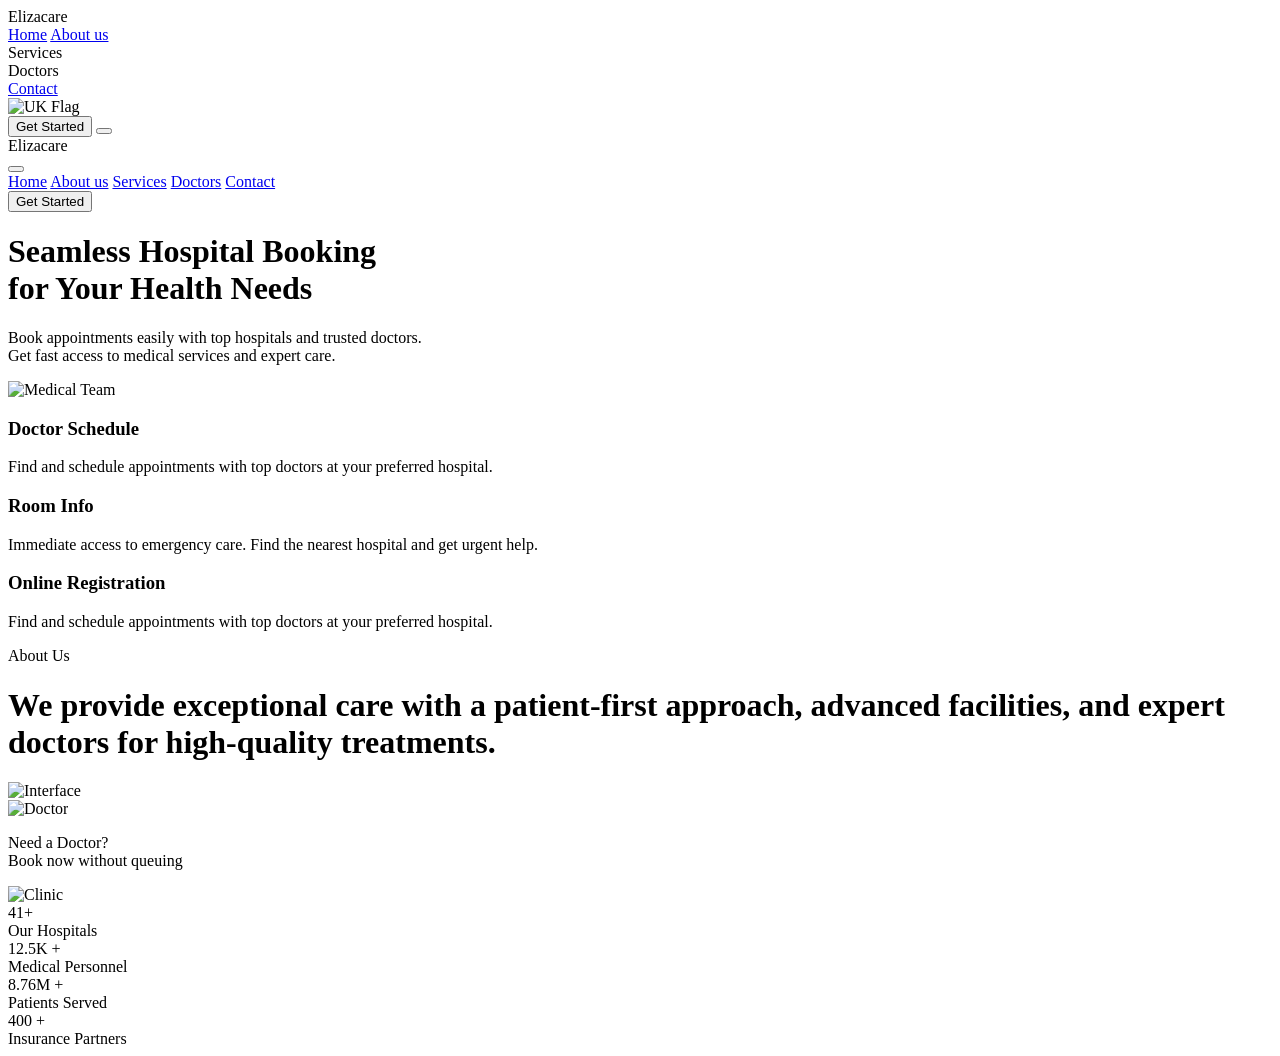
==== index.html @ 44458410 "Rename hospitalMgnt/dash12.html to index.html" ====
<!DOCTYPE html>
<html lang="en">
<head>
    <meta charset="UTF-8">
    <meta name="viewport" content="width=device-width, initial-scale=1.0">
    <title>Elizacare - Hospital Booking</title>
    <link rel="stylesheet" href="style12.css">
    <!-- Font Import -->
    <link href="https://fonts.googleapis.com/css2?family=Inter:wght@400;500;600;700&display=swap" rel="stylesheet">
    <!-- Lucide Icons -->
    <script src="https://unpkg.com/lucide@latest"></script>
</head>
<body>

    <!-- Floating Navbar -->
    <header class="navbar">
        <div class="container nav-wrapper">
            <div class="logo">
                <div class="logo-icon"></div>
                <span class="logo-text">Elizacare</span>
            </div>
            
            <nav class="nav-links desktop-nav">
                <a href="#" class="active">Home</a>
                <a href="#">About us</a>
                <div class="dropdown">
                    <span>Services</span>
                    <i data-lucide="chevron-down"></i>
                </div>
                <div class="dropdown">
                    <span>Doctors</span>
                    <i data-lucide="chevron-down"></i>
                </div>
                <a href="#">Contact</a>
            </nav>

            <div class="nav-actions">
                <div class="lang-selector">
                    <img src="https://flagcdn.com/w20/gb.png" alt="UK Flag">
                    <i data-lucide="chevron-down" class="hide-mobile"></i>
                </div>
                <button class="btn-primary hide-mobile">
                    Get Started <i data-lucide="chevron-right"></i>
                </button>
                <!-- Mobile Toggle -->
                <button class="mobile-menu-toggle" id="menuToggle">
                    <i data-lucide="menu"></i>
                </button>
            </div>
        </div>
    </header>

    <!-- Side Bar for Mobile -->
    <div class="sidebar-overlay" id="sidebarOverlay"></div>
    <aside class="sidebar" id="sidebar">
        <div class="sidebar-header">
            <div class="logo">
                <div class="logo-icon"></div>
                <span class="logo-text">Elizacare</span>
            </div>
            <button class="close-sidebar" id="closeSidebar">
                <i data-lucide="x"></i>
            </button>
        </div>
        <nav class="sidebar-nav">
            <a href="#" class="active">Home</a>
            <a href="#">About us</a>
            <a href="#">Services</a>
            <a href="#">Doctors</a>
            <a href="#">Contact</a>
        </nav>
        <div class="sidebar-footer">
            <button class="btn-primary w-full">
                Get Started <i data-lucide="chevron-right"></i>
            </button>
        </div>
    </aside>

    <main class="hero">
        <div class="container hero-content">
            <h1 class="hero-title">Seamless Hospital Booking <br class="hide-mobile"> for Your Health Needs</h1>
            <p class="hero-subtitle">
                Book appointments easily with top hospitals and trusted doctors.<br class="hide-mobile">
                Get fast access to medical services and expert care.
            </p>

            <div class="hero-image-container">
                <img src="https://images.unsplash.com/photo-1579684385127-1ef15d508118?auto=format&fit=crop&q=80&w=1600" alt="Medical Team" class="hero-bg-image">
                
                <div class="feature-cards">
                    <!-- Doctor Schedule Card (Blue) -->
                    <div class="card card-blue">
                        <div class="card-icon">
                            <i data-lucide="calendar"></i>
                        </div>
                        <h3>Doctor Schedule</h3>
                        <p>Find and schedule appointments with top doctors at your preferred hospital.</p>
                        <div class="cursor-pointer">
                            <i data-lucide="mouse-pointer-2"></i>
                        </div>
                    </div>

                    <!-- Room Info Card -->
                    <div class="card card-white">
                        <div class="card-icon blue-text">
                            <i data-lucide="hospital"></i>
                        </div>
                        <h3>Room Info</h3>
                        <p>Immediate access to emergency care. Find the nearest hospital and get urgent help.</p>
                    </div>

                    <!-- Online Registration Card -->
                    <div class="card card-white">
                        <div class="card-icon blue-text">
                            <i data-lucide="smartphone"></i>
                        </div>
                        <h3>Online Registration</h3>
                        <p>Find and schedule appointments with top doctors at your preferred hospital.</p>
                    </div>
                </div>
            </div>

            <div class="bottom-tag">
                <span class="dot"></span>
                About Us
            </div>
        </div>
        <!-- Background Decorative Elements -->
    <div class="liquid-blob blob-1"></div>
    <div class="liquid-blob blob-2"></div>

    <div class="hero-wrapper">
        <div class="container-custom">


            <!-- Headline -->
            <h1 class="hero-headline">
                <span class="highlight">We provide exceptional care with a patient-first approach,</span>
                <span class="muted">advanced facilities, and expert doctors for high-quality treatments.</span>
            </h1>

            <!-- Phone Gallery Section -->
            <div class="phones-container">
                <!-- Left Phone -->
                <div class="phone phone-left">
                    <div class="phone-bezel">
                        <div class="phone-screen">
                            <img src="https://images.unsplash.com/photo-1576091160550-2173dba999ef?auto=format&fit=crop&q=80&w=500" alt="Interface">
                            <div class="phone-overlay"></div>
                        </div>
                    </div>
                </div>

                <!-- Center Phone -->
                <div class="phone phone-center">
                    <div class="phone-bezel">
                        <div class="dynamic-island"></div>
                        <div class="phone-screen">
                            <div class="phone-inner">
                                <img src="https://images.unsplash.com/photo-1516549655169-df83a0774514?auto=format&fit=crop&q=80&w=500" alt="Doctor">
                                <div class="inner-overlay"></div>
                                <div class="inner-content">
                                    <p>Need a Doctor? <br> Book now without queuing</p>
                                </div>
                            </div>
                        </div>
                    </div>
                </div>

                <!-- Right Phone -->
                <div class="phone phone-right">
                    <div class="phone-bezel">
                        <div class="phone-screen">
                            <img src="https://images.unsplash.com/photo-1519494026892-80bbd2d6fd0d?auto=format&fit=crop&q=80&w=500" alt="Clinic">
                            <div class="phone-overlay"></div>
                        </div>
                    </div>
                </div>
            </div>

            <!-- Stats Section -->
            <div class="stats-grid liquid-glass">
                <div class="stat-item">
                    <div class="stat-icon"><i data-lucide="building-2"></i></div>
                    <div class="stat-number">41+</div>
                    <div class="stat-label">Our Hospitals</div>
                </div>
                <div class="stat-item">
                    <div class="stat-icon"><i data-lucide="users"></i></div>
                    <div class="stat-number">12.5K +</div>
                    <div class="stat-label">Medical Personnel</div>
                </div>
                <div class="stat-item">
                    <div class="stat-icon"><i data-lucide="heart-pulse"></i></div>
                    <div class="stat-number">8.76M +</div>
                    <div class="stat-label">Patients Served</div>
                </div>
                <div class="stat-item">
                    <div class="stat-icon"><i data-lucide="shield-check"></i></div>
                    <div class="stat-number">400 +</div>
                    <div class="stat-label">Insurance Partners</div>
                </div>
            </div>

        </div>
    </div>

    </main>

    <script src="script12.js"></script>
</body>
</html>
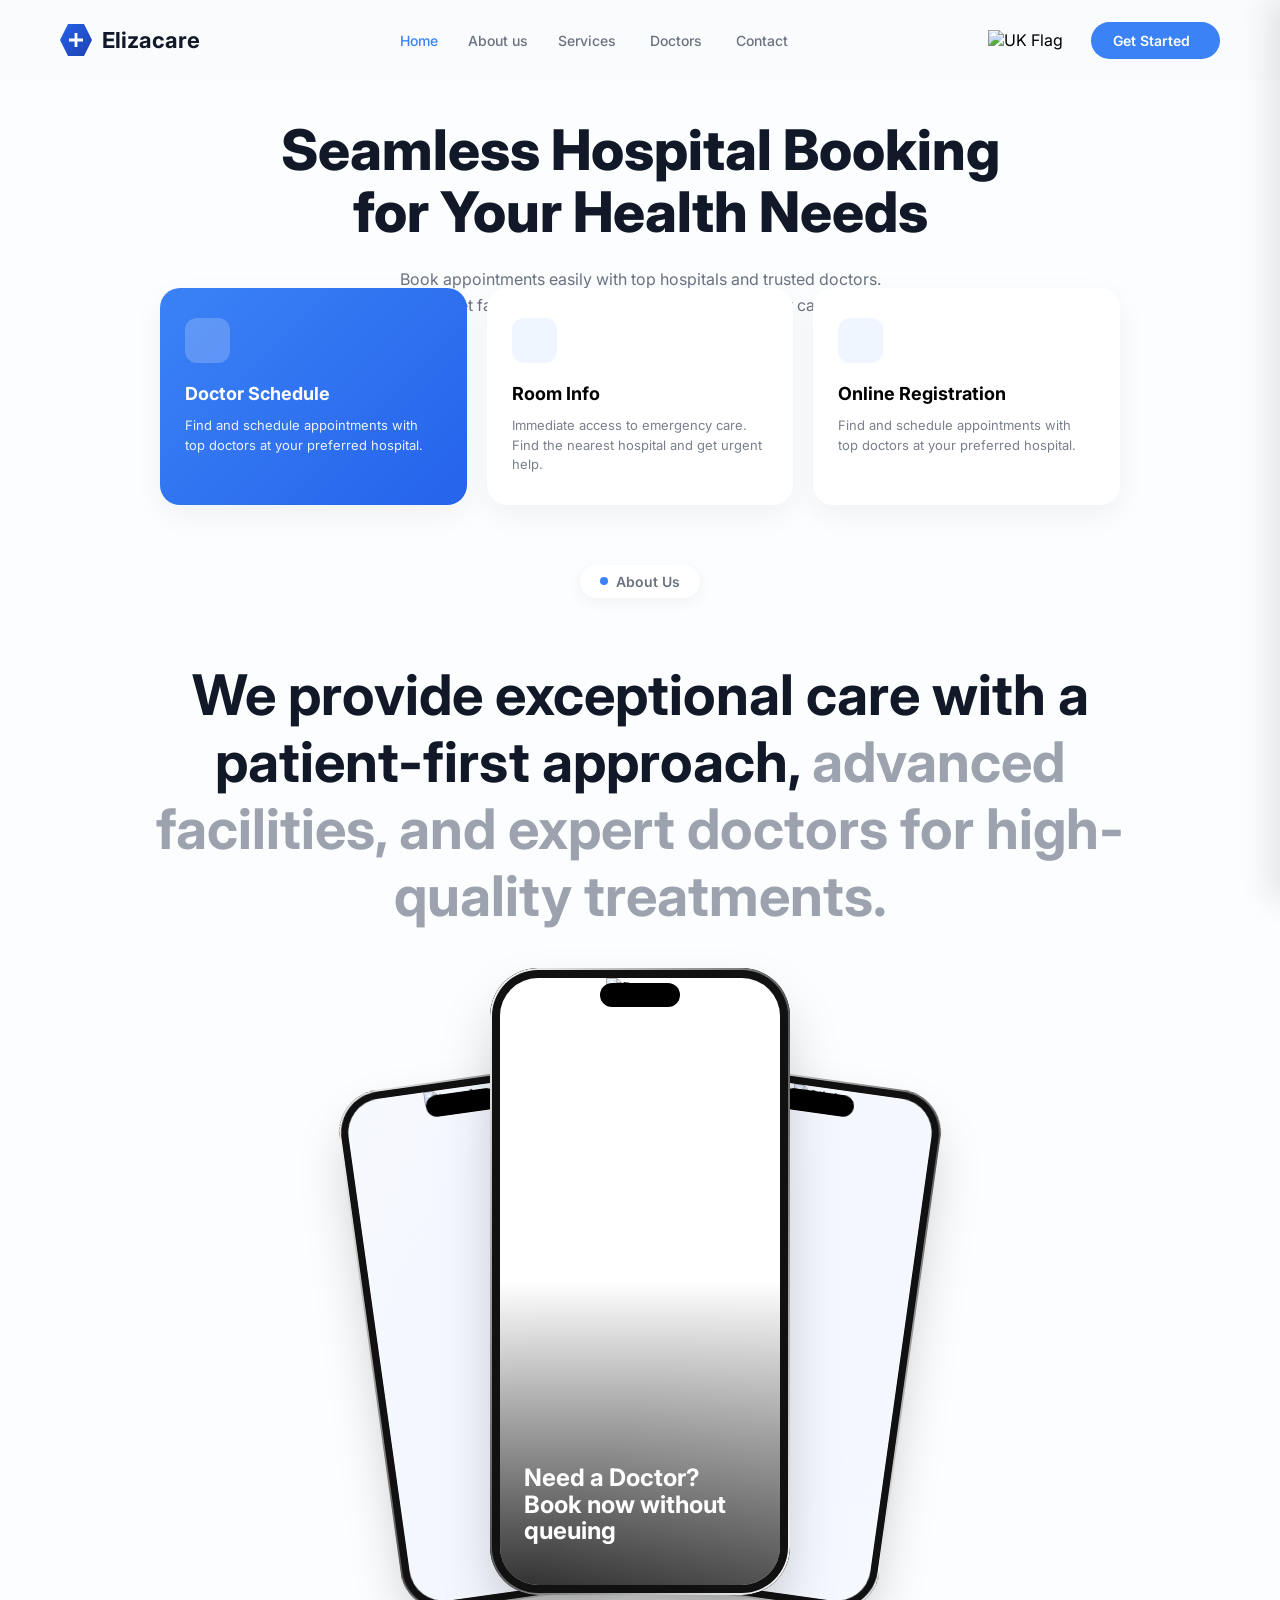
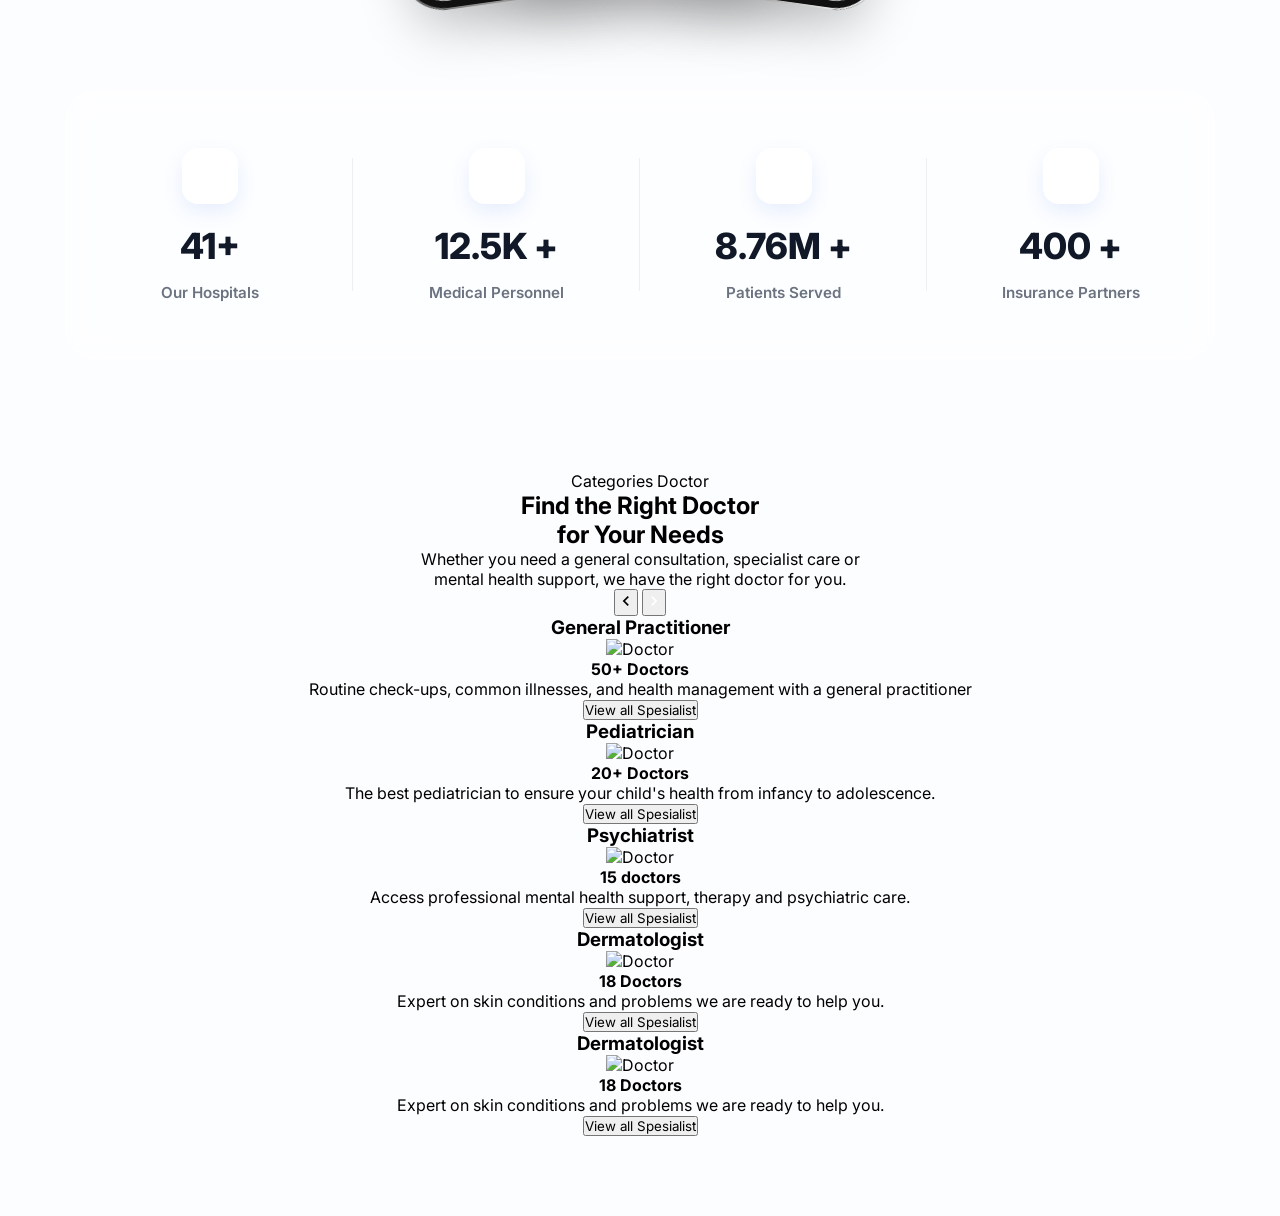
==== commit 0ed805b3: "Update index.html" ====
--- a/index.html
+++ b/index.html
@@ -144,6 +144,7 @@
                 <!-- Left Phone -->
                 <div class="phone phone-left">
                     <div class="phone-bezel">
+                        <div class="dynamic-island"></div>
                         <div class="phone-screen">
                             <img src="https://images.unsplash.com/photo-1576091160550-2173dba999ef?auto=format&fit=crop&q=80&w=500" alt="Interface">
                             <div class="phone-overlay"></div>
@@ -170,6 +171,7 @@
                 <!-- Right Phone -->
                 <div class="phone phone-right">
                     <div class="phone-bezel">
+                        <div class="dynamic-island"></div>
                         <div class="phone-screen">
                             <img src="https://images.unsplash.com/photo-1519494026892-80bbd2d6fd0d?auto=format&fit=crop&q=80&w=500" alt="Clinic">
                             <div class="phone-overlay"></div>
@@ -204,7 +206,101 @@
 
         </div>
     </div>
-
+    <div class="liquid-blob blob-1"></div>
+    <div class="liquid-blob blob-2"></div>
+
+
+    <section class="hero-container">
+        <!-- Header Content -->
+        <header class="hero-header">
+            <div class="text-content">
+                <div class="category-pill">
+                    <span class="dot"></span>
+                    Categories Doctor
+                </div>
+                <h1>Find the Right Doctor <br>for Your Needs</h1>
+                <p>Whether you need a general consultation, specialist care or <br> mental health support, we have the right doctor for you.</p>
+            </div>
+            <div class="nav-controls">
+                <button class="nav-btn prev" aria-label="Previous">
+                    <svg viewBox="0 0 24 24" width="20" height="20"><path d="M15.41 7.41L14 6l-6 6 6 6 1.41-1.41L10.83 12z"/></svg>
+                </button>
+                <button class="nav-btn next" aria-label="Next">
+                    <svg viewBox="0 0 24 24" width="20" height="20" fill="white"><path d="M10 6L8.59 7.41 13.17 12l-4.58 4.59L10 18l6-6z"/></svg>
+                </button>
+            </div>
+        </header>
+
+        <!-- Doctor Cards Grid -->
+        <div class="doctor-grid">
+            <!-- Card 1 -->
+            <div class="doctor-card glass-effect">
+                <h3>General Practitioner</h3>
+                <div class="img-container">
+                    <img src="https://images.unsplash.com/photo-1612349317150-e413f6a5b1a8?auto=format&fit=crop&q=80&w=400" alt="Doctor">
+                </div>
+                <div class="card-info">
+                    <h4>50+ Doctors</h4>
+                    <p>Routine check-ups, common illnesses, and health management with a general practitioner</p>
+                    <button class="view-btn">View all Spesialist</button>
+                </div>
+            </div>
+
+            <!-- Card 2 -->
+            <div class="doctor-card glass-effect">
+                <h3>Pediatrician</h3>
+                <div class="img-container">
+                    <img src="https://images.unsplash.com/photo-1622253692010-333f2da6031d?auto=format&fit=crop&q=80&w=400" alt="Doctor">
+                </div>
+                <div class="card-info">
+                    <h4>20+ Doctors</h4>
+                    <p>The best pediatrician to ensure your child's health from infancy to adolescence.</p>
+                    <button class="view-btn">View all Spesialist</button>
+                </div>
+            </div>
+
+            <!-- Card 3 -->
+            <div class="doctor-card glass-effect">
+                <h3>Psychiatrist</h3>
+                <div class="img-container">
+                    <img src="https://images.unsplash.com/photo-1559839734-2b71f15367ef?auto=format&fit=crop&q=80&w=400" alt="Doctor">
+                </div>
+                <div class="card-info">
+                    <h4>15 doctors</h4>
+                    <p>Access professional mental health support, therapy and psychiatric care.</p>
+                    <button class="view-btn">View all Spesialist</button>
+                </div>
+            </div>
+
+            <!-- Card 4 -->
+            <div class="doctor-card glass-effect">
+                <h3>Dermatologist</h3>
+                <div class="img-container">
+                    <img src="https://images.unsplash.com/photo-1594824476967-48c8b964273f?auto=format&fit=crop&q=80&w=400" alt="Doctor">
+                </div>
+                <div class="card-info">
+                    <h4>18 Doctors</h4>
+                    <p>Expert on skin conditions and problems we are ready to help you.</p>
+                    <button class="view-btn">View all Spesialist</button>
+                </div>
+            </div>
+            <div class="doctor-card glass-effect">
+                <h3>Dermatologist</h3>
+                <div class="img-container">
+                    <img src="https://images.unsplash.com/photo-1594824476967-48c8b964273f?auto=format&fit=crop&q=80&w=400" alt="Doctor">
+                </div>
+                <div class="card-info">
+                    <h4>18 Doctors</h4>
+                    <p>Expert on skin conditions and problems we are ready to help you.</p>
+                    <button class="view-btn">View all Spesialist</button>
+                </div>
+            </div>
+        </div>
+
+        <div class="progress-bar-container">
+            <div class="progress-bar"></div>
+        </div>
+    </section>
     </main>
 
     <script src="script12.js"></script>
--- a/style12.css
+++ b/style12.css
@@ -0,0 +1,703 @@
+@import url('https://fonts.googleapis.com/css2?family=Inter:wght@300;400;500;600;700&display=swap');
+:root {
+    --primary-blue: #3b82f6;
+    --dark-blue: #2563eb;
+    --text-main: #1f2937;
+    --text-muted: #6b7280;
+    --bg-light: #f8fafc;
+    --white: #ffffff;
+    --nav-height: 80px;
+
+
+    
+    --text-gray: #6b7280;
+    --glass-bg: rgba(255, 255, 255, 0.45);
+    --border-glass: rgba(255, 255, 255, 0.6);
+    --phone-bezel: #111111;
+}
+
+* {
+    margin: 0;
+    padding: 0;
+    box-sizing: border-box;
+    font-family: 'Inter', sans-serif;
+}
+
+body {
+    background-color: var(--bg-light);
+    color: var(--text-main);
+    overflow-x: hidden;
+    background: #fcfdfe;
+    margin: 0;
+    color: var(--text-dark);
+}
+
+.container {
+    max-width: 1200px;
+    margin: 0 auto;
+    padding: 0 20px;
+}
+
+/* Floating Navbar */
+.navbar {
+    position: fixed;
+    top: 0;
+    left: 0;
+    right: 0;
+    height: var(--nav-height);
+    background: rgba(248, 250, 252, 0.8);
+    backdrop-filter: blur(10px);
+    z-index: 1000;
+    display: flex;
+    align-items: center;
+    transition: all 0.3s ease;
+}
+
+.nav-wrapper {
+    width: 100%;
+    display: flex;
+    align-items: center;
+    justify-content: space-between;
+}
+
+.logo {
+    display: flex;
+    align-items: center;
+    gap: 10px;
+}
+
+.logo-icon {
+    width: 32px;
+    height: 32px;
+    background: linear-gradient(135deg, #2563eb, #1e40af);
+    clip-path: polygon(25% 0%, 75% 0%, 100% 50%, 75% 100%, 25% 100%, 0% 50%);
+    position: relative;
+}
+
+.logo-icon::after {
+    content: '';
+    position: absolute;
+    width: 14px;
+    height: 14px;
+    background: white;
+    top: 50%;
+    left: 50%;
+    transform: translate(-50%, -50%);
+    clip-path: polygon(40% 0%, 60% 0%, 60% 40%, 100% 40%, 100% 60%, 60% 60%, 60% 100%, 40% 100%, 40% 60%, 0% 60%, 0% 40%, 40% 40%);
+}
+
+.logo-text {
+    font-size: 22px;
+    font-weight: 700;
+    color: #111827;
+}
+
+.nav-links {
+    display: flex;
+    gap: 30px;
+    align-items: center;
+}
+
+.nav-links a, .dropdown {
+    text-decoration: none;
+    color: var(--text-muted);
+    font-size: 14px;
+    font-weight: 500;
+    cursor: pointer;
+    display: flex;
+    align-items: center;
+    gap: 4px;
+    transition: color 0.2s;
+}
+
+.nav-links a.active {
+    color: var(--primary-blue);
+}
+
+.nav-actions {
+    display: flex;
+    align-items: center;
+    gap: 20px;
+}
+
+.lang-selector {
+    display: flex;
+    align-items: center;
+    gap: 8px;
+    cursor: pointer;
+}
+
+.btn-primary {
+    background-color: var(--primary-blue);
+    color: white;
+    border: none;
+    padding: 10px 22px;
+    border-radius: 50px;
+    font-weight: 600;
+    font-size: 14px;
+    display: flex;
+    align-items: center;
+    justify-content: center;
+    gap: 8px;
+    cursor: pointer;
+    white-space: nowrap;
+    transition: background 0.3s, transform 0.2s;
+}
+
+.btn-primary:hover {
+    background-color: var(--dark-blue);
+}
+
+.mobile-menu-toggle {
+    display: none;
+    background: none;
+    border: none;
+    color: var(--text-main);
+    cursor: pointer;
+}
+
+/* Sidebar Styles */
+.sidebar {
+    position: fixed;
+    top: 0;
+    right: -280px;
+    width: 280px;
+    height: 100%;
+    background: white;
+    z-index: 1002;
+    padding: 30px;
+    transition: right 0.3s ease;
+    box-shadow: -10px 0 30px rgba(0,0,0,0.1);
+    display: flex;
+    flex-direction: column;
+}
+
+.sidebar.active {
+    right: 0;
+}
+
+.sidebar-overlay {
+    position: fixed;
+    top: 0;
+    left: 0;
+    width: 100%;
+    height: 100%;
+    background: rgba(0,0,0,0.4);
+    z-index: 1001;
+    display: none;
+}
+
+.sidebar-overlay.active {
+    display: block;
+}
+
+.sidebar-header {
+    display: flex;
+    justify-content: space-between;
+    align-items: center;
+    margin-bottom: 40px;
+}
+
+.close-sidebar {
+    background: none;
+    border: none;
+    cursor: pointer;
+}
+
+.sidebar-nav {
+    display: flex;
+    flex-direction: column;
+    gap: 20px;
+    flex-grow: 1;
+}
+
+.sidebar-nav a {
+    text-decoration: none;
+    color: var(--text-main);
+    font-size: 18px;
+    font-weight: 500;
+}
+
+.sidebar-nav a.active {
+    color: var(--primary-blue);
+}
+
+/* Hero Section */
+.hero {
+    padding-top: calc(var(--nav-height) + 40px);
+    padding-bottom: 80px;
+    text-align: center;
+}
+
+.hero-title {
+    font-size: clamp(32px, 5vw, 56px);
+    font-weight: 800;
+    line-height: 1.1;
+    color: #111827;
+    margin-bottom: 24px;
+}
+
+.hero-subtitle {
+    font-size: clamp(14px, 2vw, 16px);
+    color: var(--text-muted);
+    line-height: 1.6;
+    margin-bottom: 50px;
+    padding: 0 20px;
+}
+
+.hero-image-container {
+    position: relative;
+    max-width: 1000px;
+    margin: 0 auto;
+    border-radius: 40px;
+}
+
+.hero-bg-image {
+    width: 100%;
+    height: clamp(300px, 50vh, 500px);
+    object-fit: cover;
+    border-radius: 40px;
+    box-shadow: 0 20px 50px rgba(0,0,0,0.1);
+    mask-image: linear-gradient(to bottom, black 80%, transparent 100%);
+    -webkit-mask-image: linear-gradient(to bottom, black 80%, transparent 100%);
+}
+
+.feature-cards {
+    display: flex;
+    justify-content: center;
+    gap: 20px;
+    margin-top: -100px;
+    position: relative;
+    z-index: 10;
+    padding: 0 20px;
+}
+
+.card {
+    flex: 1;
+    min-width: 250px;
+    padding: 30px 25px;
+    border-radius: 20px;
+    text-align: left;
+    box-shadow: 0 10px 30px rgba(0,0,0,0.05);
+    transition: transform 0.3s;
+    background: white;
+}
+.card:hover {
+    transform: translateY(-5px);
+}
+
+.card-blue {
+    background: linear-gradient(135deg, #3b82f6, #2563eb);
+    color: white;
+}
+
+.card-icon {
+    width: 45px;
+    height: 45px;
+    border-radius: 12px;
+    display: flex;
+    align-items: center;
+    justify-content: center;
+    margin-bottom: 20px;
+}
+
+.card-blue .card-icon {
+    background: rgba(255,255,255,0.2);
+}
+
+.card-white .card-icon {
+    background: #eff6ff;
+}
+
+.blue-text {
+    color: var(--primary-blue);
+}
+
+.card h3 {
+    font-size: 18px;
+    font-weight: 700;
+    margin-bottom: 12px;
+}
+
+.card p {
+    font-size: 13px;
+    line-height: 1.5;
+    opacity: 0.9;
+}
+
+.card-white p {
+    color: var(--text-muted);
+}
+
+.cursor-pointer {
+    position: absolute;
+    bottom: 20px;
+    right: 20px;
+}
+
+.bottom-tag {
+    display: inline-flex;
+    align-items: center;
+    gap: 8px;
+    background: white;
+    padding: 8px 20px;
+    border-radius: 50px;
+    margin-top: 60px;
+    font-size: 14px;
+    font-weight: 600;
+    color: var(--text-muted);
+    box-shadow: 0 4px 15px rgba(0,0,0,0.05);
+}
+
+.dot {
+    width: 8px;
+    height: 8px;
+    background-color: var(--primary-blue);
+    border-radius: 50%;
+}
+
+.w-full { width: 100%; }
+
+
+
+
+
+
+
+
+
+
+
+
+ /* :root {
+    --primary-blue: #2563eb;
+    --text-dark: #1f2937;
+    --text-gray: #6b7280;
+    --glass-bg: rgba(255, 255, 255, 0.45);
+    --border-glass: rgba(255, 255, 255, 0.6);
+    --phone-bezel: #111111;
+}
+ */
+/*body {
+    font-family: 'Inter', sans-serif;
+    background: #fcfdfe;
+    margin: 0;
+    color: var(--text-dark);
+} */
+
+/* Background Liquid Blobs */
+.liquid-blob {
+    max-width: 100%;
+    overflow: hidden;
+}
+
+.blob-1 {
+    left: -50px; /* reduce overflow */
+}
+
+.blob-2 {
+    right: -30px;
+}
+
+/* Hero Wrapper */
+.hero-wrapper {
+    position: relative;
+    padding-top: 4rem;
+    padding-bottom: 5rem;
+    overflow: hidden;
+}
+
+.container-custom {
+    max-width: 1200px;
+    margin: 0 auto;
+    padding: 0 1.5rem;
+    text-align: center;
+}
+
+
+
+/* Headline */
+.hero-headline {
+    font-size: clamp(2rem, 5vw, 3.5rem);
+    line-height: 1.2;
+    font-weight: 700;
+    max-width: 1000px;
+    margin: 0 auto;
+}
+
+.hero-headline .highlight { color: #111827; }
+.hero-headline .muted { color: #9ca3af; }
+
+/* Refined Phone Frames */
+.phones-container {
+    position: relative;
+    height: 600px;
+    margin-top: 4rem;
+    display: flex;
+    justify-content: center;
+    align-items: flex-end;
+    perspective: 1000px; /* Adds depth to rotation */
+    
+}
+
+.phone {
+    position: absolute;
+    width: 280px;
+    transition: all 0.7s cubic-bezier(0.23, 1, 0.32, 1);
+    will-change: transform, z-index;
+}
+
+.phone-bezel {
+    position: relative;
+    padding: 10px;
+    background: var(--phone-bezel);
+    border-radius: 48px;
+    box-shadow: 0 30px 60px -12px rgba(0, 0, 0, 0.25);
+}
+.phone-bezel::before {
+    content: "";
+    position: absolute;
+    inset: 0;
+    border-radius: 48px;
+    padding: 2px;
+    background: linear-gradient(120deg, #fff, #555, #fff);
+    -webkit-mask: 
+        linear-gradient(#000 0 0) content-box, 
+        linear-gradient(#000 0 0);
+    -webkit-mask-composite: xor;
+    mask-composite: exclude;
+}
+.phone-screen::after {
+    content: "";
+    position: absolute;
+    inset: 0;
+    background: linear-gradient(
+        120deg,
+        rgba(255,255,255,0.25) 0%,
+        transparent 40%,
+        transparent 60%,
+        rgba(255,255,255,0.15) 100%
+    );
+    pointer-events: none;
+}
+.phone-screen {
+    position: relative;
+    width: 100%;
+    height: 100%;
+    border-radius: 38px;
+    overflow: hidden;
+    background: #fff;
+    aspect-ratio: 9 / 19.5;
+}
+
+.phone-screen img {
+    width: 100%;
+    height: 100%;
+    object-fit: cover;
+}
+
+.dynamic-island {
+    position: absolute;
+    top: 15px;
+    left: 50%;
+    transform: translateX(-50%);
+    width: 80px;
+    height: 24px;
+    background: #000;
+    border-radius: 12px;
+    z-index: 100;
+}
+
+.phone-left {
+    transform: translateX(-150px) rotate(-8deg) scale(0.9) translateY(40px);
+}
+
+.phone-center {
+    width: 300px;
+    z-index: 30;
+    transform: translateY(0);
+}
+
+.phone-right {
+    transform: translateX(150px) rotate(8deg) scale(0.9) translateY(40px);
+}
+
+/* Hover Interactivity Fix (Smoother) */
+.phone:hover {
+    z-index: 50;
+    transform: translateY(-20px) scale(1.05) rotate(0deg) !important;
+}
+
+.phone-overlay {
+    position: absolute;
+    inset: 0;
+    background: rgba(37, 99, 235, 0.05);
+}
+
+.inner-overlay {
+    position: absolute;
+    inset: 0;
+    background: linear-gradient(to top, rgba(0,0,0,0.8) 0%, transparent 50%);
+}
+
+.inner-content {
+    position: absolute;
+    bottom: 2.5rem;
+    left: 1.5rem;
+    right: 1.5rem;
+    text-align: left;
+}
+
+.inner-content p {
+    color: white;
+    font-size: 1.5rem;
+    font-weight: 700;
+    line-height: 1.1;
+}
+
+/* Liquid Glass Stats */
+.liquid-glass {
+    background: var(--glass-bg);
+    backdrop-filter: blur(15px) saturate(160%);
+    -webkit-backdrop-filter: blur(15px) saturate(160%);
+    border: 1px solid var(--border-glass);
+}
+
+.stats-grid {
+    display: grid;
+    grid-template-columns: repeat(4, 1fr);
+    max-width: 1150px;
+    margin: 6rem auto 2rem;
+    border-radius: 30px;
+    overflow: hidden;
+}
+
+.stat-item {
+    padding: 3.5rem 1.5rem;
+    display: flex;
+    flex-direction: column;
+    align-items: center;
+    gap: 15px;
+    position: relative;
+    transition: background 0.3s ease;
+}
+
+.stat-item:hover {
+    background: rgba(255, 255, 255, 0.3);
+}
+
+.stat-item:not(:last-child)::after {
+    content: '';
+    position: absolute;
+    right: 0;
+    top: 25%;
+    bottom: 25%;
+    width: 1px;
+    background: rgba(0,0,0,0.06);
+}
+
+.stat-icon {
+    width: 56px;
+    height: 56px;
+    background: #fff;
+    border-radius: 16px;
+    display: flex;
+    align-items: center;
+    justify-content: center;
+    color: var(--primary-blue);
+    box-shadow: 0 8px 20px rgba(37, 99, 235, 0.1);
+    margin-bottom: 5px;
+}
+
+.stat-number {
+    font-size: 2.25rem;
+    font-weight: 800;
+    color: #111827;
+}
+
+.stat-label {
+    font-size: 0.95rem;
+    color: var(--text-gray);
+    font-weight: 600;
+}
+
+
+
+
+
+
+
+
+
+
+
+
+
+
+
+
+
+
+
+/* Mobile Utilities */
+@media (max-width: 992px) {
+    .desktop-nav {
+        display: none;
+    }
+    .mobile-menu-toggle {
+        display: block;
+    }
+    .hide-mobile {
+        display: none;
+    }
+    .feature-cards {
+        flex-direction: column;
+        align-items: center;
+        margin-top: -60px;
+    }
+    .card {
+        width: 100%;
+        max-width: 400px;
+    }
+    .hero-title {
+        padding: 0 10px;
+    }
+}
+
+@media (max-width: 480px) {
+    .logo-text {
+        font-size: 18px;
+    }
+    .hero {
+        padding-top: calc(var(--nav-height) + 20px);
+    }
+}
+
+
+/* Responsive */
+@media (max-width: 1024px) {
+    .stats-grid { grid-template-columns: repeat(2, 1fr); }
+    .stat-item:nth-child(2)::after { display: none; }
+    .phone { width: 200px; }
+    .phone-center { width: 220px; }
+    .phone-left { transform: translateX(-120px) rotate(-6deg) translateY(20px); }
+    .phone-right { transform: translateX(120px) rotate(6deg) translateY(20px); }
+}
+
+@media (max-width: 640px) {
+    .phones-container { height: 480px; }
+    .phone-left, .phone-right { 
+        display: block;
+        opacity: 0.3;
+        transform: translateX(0) scale(0.7);
+        pointer-events: none;
+    }
+    .phone-left { left: -100px; }
+    .phone-right { right: -100px; }
+    .phone-center { transform: scale(0.9) translateY(0); }
+    .stats-grid { grid-template-columns: 1fr; margin-top: 2rem; }
+    .stat-item::after { display: none; }
+    .hero-headline { padding: 0 10px; }
+    .phone-left { transform: translateX(-5px) rotate(-8deg) translateY(10px); }
+    .phone-right { transform: translateX(5px) rotate(8deg) translateY(10px); }
+}
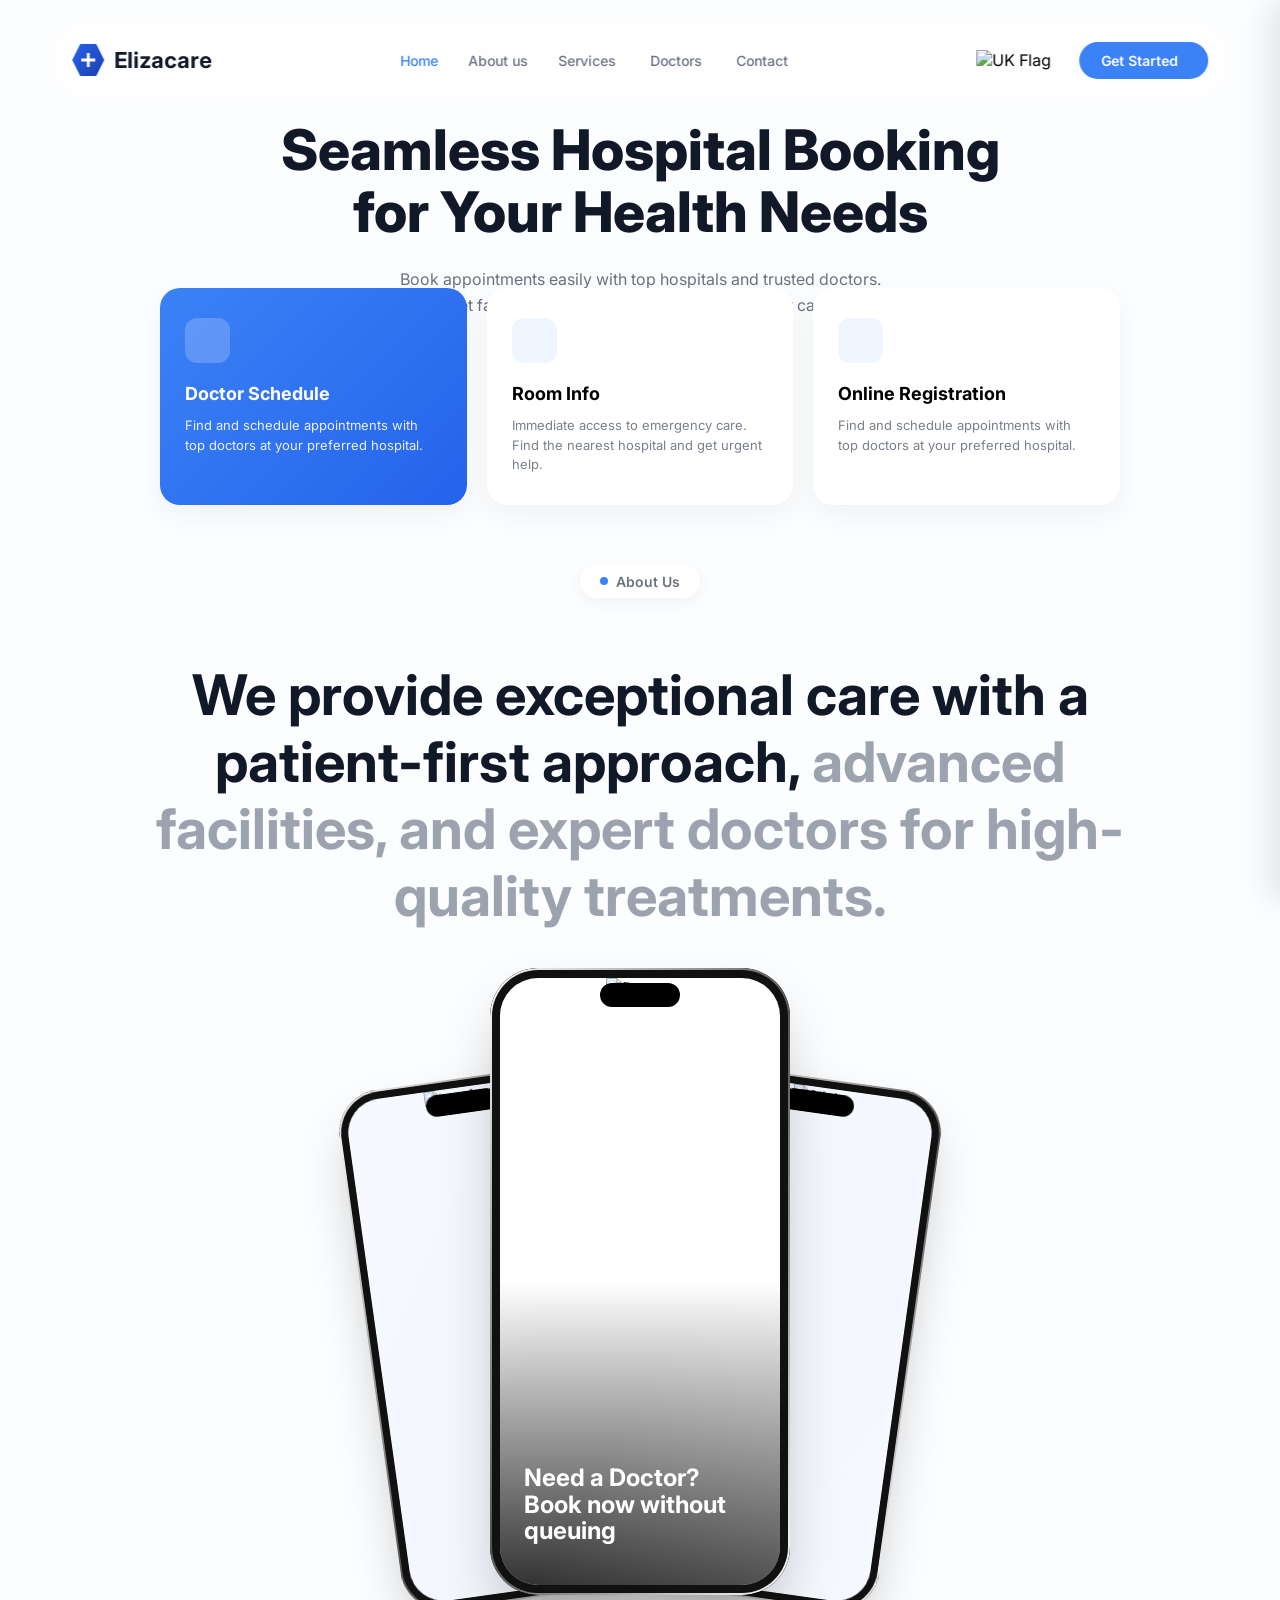
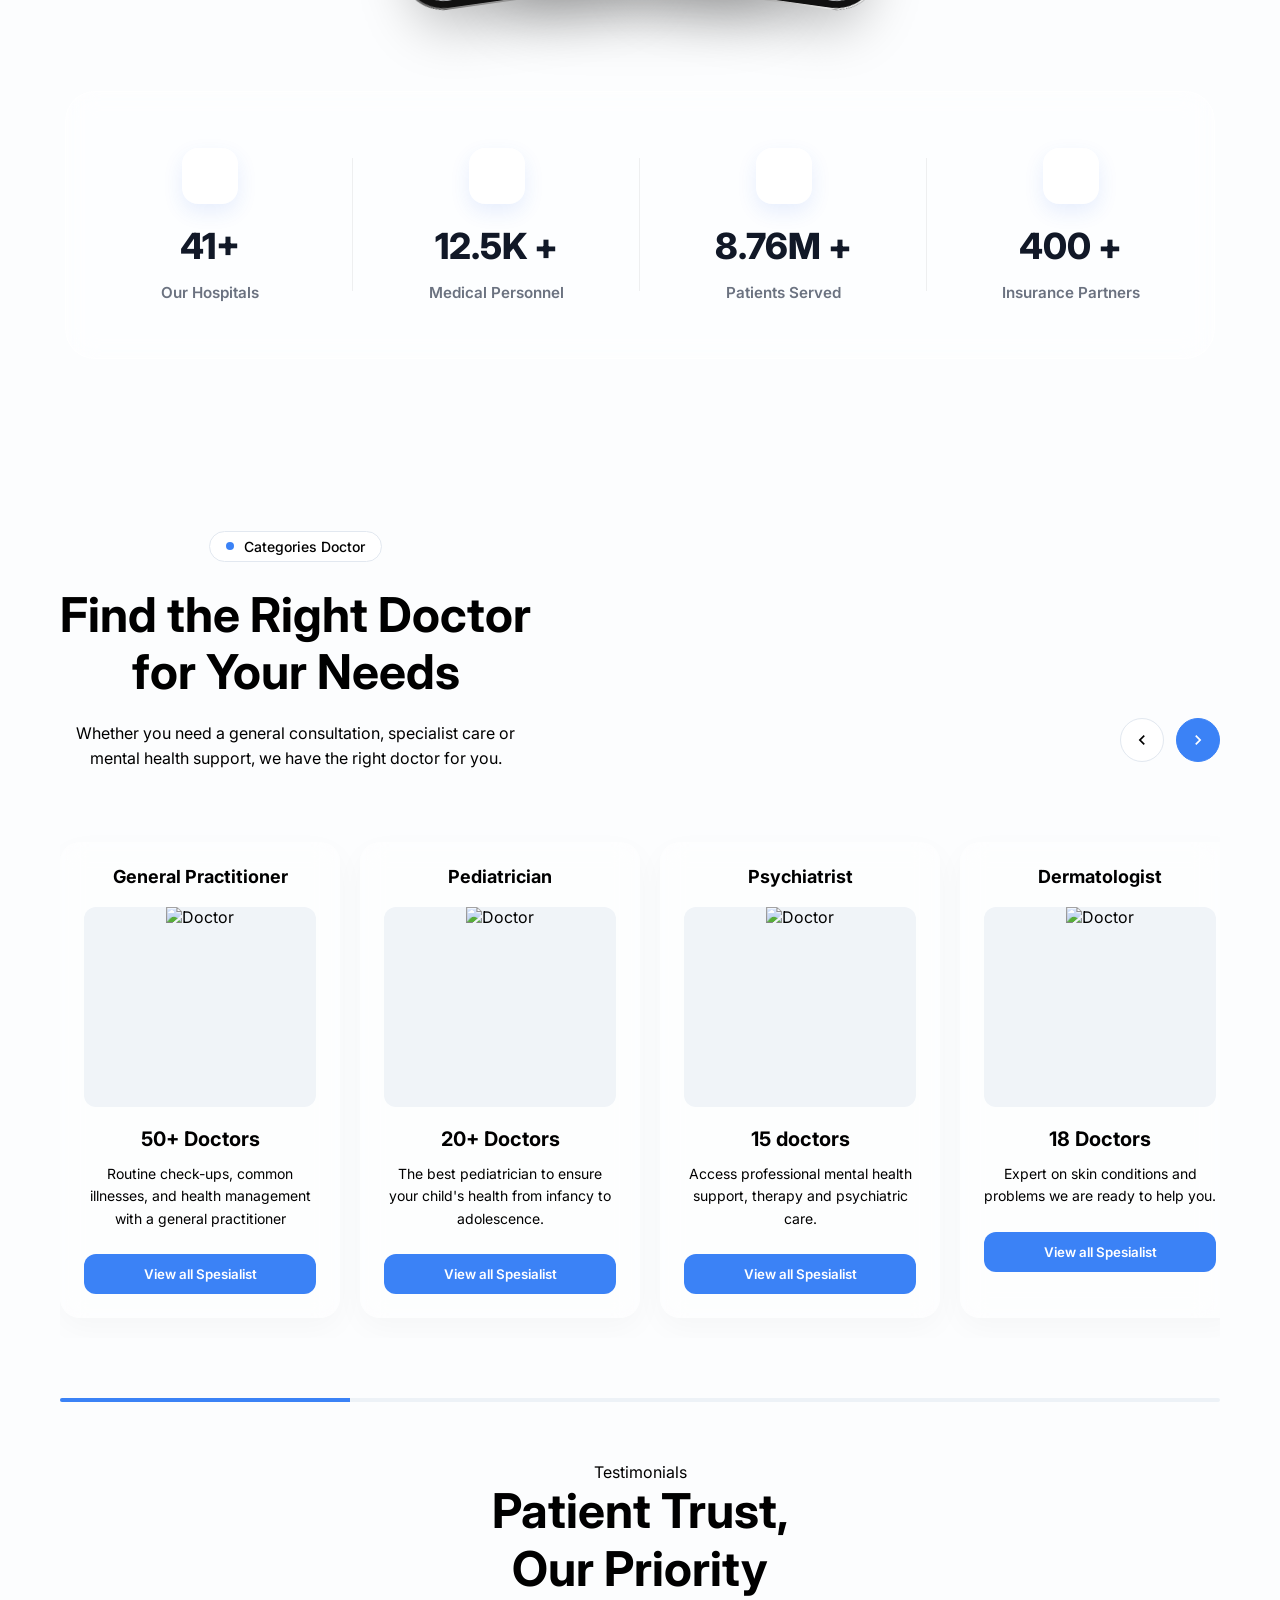
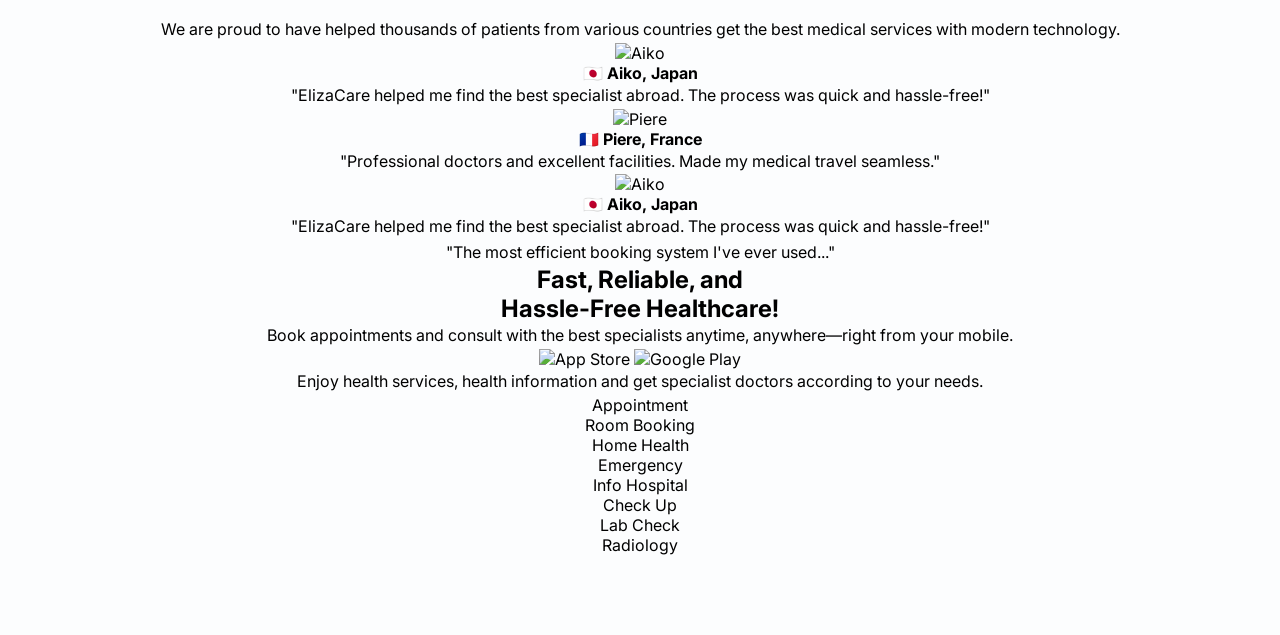
==== commit 25130c87: "Update index.html" ====
--- a/index.html
+++ b/index.html
@@ -301,8 +301,138 @@
             <div class="progress-bar"></div>
         </div>
     </section>
+     <!-- Testimonials Section -->
+    <section class="hero-testimonials">
+        <div class="blob-bg"></div>
+        <div class="container">
+            <div class="badge-wrapper">
+                <span class="badge"><span class="dot"></span> Testimonials</span>
+            </div>
+            <h1 class="main-title">Patient Trust, <br><span>Our Priority</span></h1>
+            <p class="section-desc">We are proud to have helped thousands of patients from various countries get the best medical services with modern technology.</p>
+
+            <div class="cards-container">
+                <div class="testimonial-card glass">
+                    <img src="https://images.unsplash.com/photo-1543269865-cbf427effbad?auto=format&fit=crop&w=200&q=80" alt="Aiko">
+                    <div class="card-text">
+                        <div class="user">🇯🇵 <strong>Aiko, Japan</strong></div>
+                        <p>"ElizaCare helped me find the best specialist abroad. The process was quick and hassle-free!"</p>
+                    </div>
+                </div>
+
+                <div class="testimonial-card glass">
+                    <img src="https://images.unsplash.com/photo-1537367663815-2250b465702e?auto=format&fit=crop&w=200&q=80" alt="Piere">
+                    <div class="card-text">
+                        <div class="user">🇫🇷 <strong>Piere, France</strong></div>
+                        <p>"Professional doctors and excellent facilities. Made my medical travel seamless."</p>
+                    </div>
+                </div>
+
+                <div class="testimonial-card glass">
+                    <img src="https://images.unsplash.com/photo-1543269865-cbf427effbad?auto=format&fit=crop&w=200&q=80" alt="Aiko">
+                    <div class="card-text">
+                        <div class="user">🇯🇵 <strong>Aiko, Japan</strong></div>
+                        <p>"ElizaCare helped me find the best specialist abroad. The process was quick and hassle-free!"</p>
+                    </div>
+                </div>
+
+                
+                <div class="testimonial-card glass mini">
+                    <p>"The most efficient booking system I've ever used..."</p>
+                </div>
+            </div>
+        </div>
+    </section>
+
+    <!-- App Showcase Section -->
+    <section class="app-showcase">
+        <div class="container flex-row">
+            <!-- Left Content: Promotional Text and Services -->
+            <div class="content-left">
+                <h2 class="promo-title">Fast, Reliable, and <br> Hassle-Free Healthcare!</h2>
+                <p class="promo-subtitle">Book appointments and consult with the best specialists anytime, anywhere—right from your mobile.</p>
+                
+                <div class="store-links">
+                    <img src="https://upload.wikimedia.org/wikipedia/commons/3/3c/Download_on_the_App_Store_Badge.svg" alt="App Store">
+                    <img src="https://upload.wikimedia.org/wikipedia/commons/7/78/Google_Play_Store_badge_EN.svg" alt="Google Play">
+                </div>
+
+                <div class="service-box">
+                    <p class="service-intro">Enjoy health services, health information and get specialist doctors according to your needs.</p>
+                    <div class="service-grid">
+                        <div class="service-item active" data-service="Appointment">
+    <i data-lucide="calendar" class="icon"></i>
+    <span class="label">Appointment</span>
+</div>
+
+<div class="service-item" data-service="Room Booking">
+    <i data-lucide="bed-double" class="icon"></i>
+    <span class="label">Room Booking</span>
+</div>
+
+<div class="service-item" data-service="Home Health">
+    <i data-lucide="home" class="icon"></i>
+    <span class="label">Home Health</span>
+</div>
+
+<div class="service-item" data-service="Emergency">
+    <i data-lucide="siren" class="icon"></i>
+    <span class="label">Emergency</span>
+</div>
+
+<div class="service-item" data-service="Hospital Info">
+    <i data-lucide="building-2" class="icon"></i>
+    <span class="label">Info Hospital</span>
+</div>
+
+<div class="service-item" data-service="Check Up">
+    <i data-lucide="stethoscope" class="icon"></i>
+    <span class="label">Check Up</span>
+</div>
+
+<div class="service-item" data-service="Lab Check">
+    <i data-lucide="flask-conical" class="icon"></i>
+    <span class="label">Lab Check</span>
+</div>
+
+<div class="service-item" data-service="Radiology">
+    <i data-lucide="scan-line" class="icon"></i>
+    <span class="label">Radiology</span>
+</div>
+                    </div>
+                </div>
+            </div>
+
+            <!-- Right Content: 3D iPhone Model -->
+            <div class="iphone-container">
+    <model-viewer
+    src="iphone.glb"
+    alt="3D iPhone 16"
+    auto-rotate
+    camera-controls
+    disable-zoom
+    disable-pan   <!-- ✅ THIS LINE FIXES YOUR ISSUE -->
+    <camera-orbit="0deg 75deg 2.5m"
+    min-camera-orbit="auto auto 2.5m"
+    max-camera-orbit="auto auto 2.5m"
+    bounds="tight"
+    shadow-intensity="1"
+    interaction-prompt="none">
+</model-viewer>
+
+</div>
+        </div>
+    </section>
+
+    <!-- Scripts -->
+    <script type="module" src="https://unpkg.com/@google/model-viewer/dist/model-viewer.min.js"></script>
     </main>
-
+<script src="https://unpkg.com/lucide@latest"></script>
+<script>
+document.addEventListener("DOMContentLoaded", function () {
+    lucide.createIcons();
+});
+</script>
     <script src="script12.js"></script>
 </body>
 </html>
--- a/style12.css
+++ b/style12.css
@@ -41,15 +41,29 @@
 /* Floating Navbar */
 .navbar {
     position: fixed;
-    top: 0;
-    left: 0;
-    right: 0;
+    top: 20px;              /* floating effect */
+    left: 50%;
+    transform: translateX(-50%);
+    
+    width: 92%;
+    max-width: 1200px;
+
     height: var(--nav-height);
-    background: rgba(248, 250, 252, 0.8);
-    backdrop-filter: blur(10px);
+
+    background: rgba(255, 255, 255, 0.65);
+    backdrop-filter: blur(18px);
+    -webkit-backdrop-filter: blur(18px);
+
+    border: 1px solid rgba(255, 255, 255, 0.4);
+    border-radius: 50px;
+
+    
+
     z-index: 1000;
-    display: flex;
-    align-items: center;
+
+    display: flex;
+    align-items: center;
+
     transition: all 0.3s ease;
 }
 
@@ -700,4 +714,228 @@
     .hero-headline { padding: 0 10px; }
     .phone-left { transform: translateX(-5px) rotate(-8deg) translateY(10px); }
     .phone-right { transform: translateX(5px) rotate(8deg) translateY(10px); }
-}+}
+
+
+
+
+
+
+
+
+
+
+
+
+@import url('https://fonts.googleapis.com/css2?family=Inter:wght@300;400;600;700&display=swap');
+
+
+
+
+
+/* Liquid Glass Background Blobs */
+
+
+.hero-container {
+    max-width: 1200px;
+    margin: 0 auto;
+    padding: 60px 20px;
+    overflow: hidden;
+
+}
+
+/* Header Styles */
+.hero-header {
+    display: flex;
+    justify-content: space-between;
+    align-items: flex-end;
+    margin-bottom: 50px;
+}
+
+.category-pill {
+    display: inline-flex;
+    align-items: center;
+    padding: 6px 16px;
+    border: 1px solid #e2e8f0;
+    border-radius: 50px;
+    font-size: 14px;
+    font-weight: 500;
+    color: var(--text-light);
+    margin-bottom: 24px;
+    background: white;
+}
+
+.category-pill .dot {
+    width: 8px;
+    height: 8px;
+    background-color: var(--primary-blue);
+    border-radius: 50%;
+    margin-right: 10px;
+}
+
+h1 {
+    font-size: 48px;
+    line-height: 1.2;
+    margin-bottom: 20px;
+    color: var(--text-dark);
+}
+
+p {
+    font-size: 16px;
+    line-height: 1.6;
+    color: var(--text-light);
+}
+
+.nav-controls {
+    display: flex;
+    gap: 12px;
+    margin-bottom: 10px;
+}
+
+.nav-btn {
+    width: 44px;
+    height: 44px;
+    border-radius: 50%;
+    border: 1px solid #e2e8f0;
+    background: white;
+    cursor: pointer;
+    display: flex;
+    align-items: center;
+    justify-content: center;
+    transition: 0.2s;
+}
+
+.nav-btn.next {
+    background-color: var(--primary-blue);
+    border-color: var(--primary-blue);
+}
+
+/* Card Styles */
+.doctor-grid {
+    display: flex;
+    gap: 20px;
+
+    overflow-x: auto;
+    overflow-y: hidden;
+
+    scroll-snap-type: x mandatory;
+    -webkit-overflow-scrolling: touch;
+
+    padding: 20px 10px;
+}
+
+.doctor-grid::-webkit-scrollbar {
+    display: none;
+}
+.doctor-grid {
+    scrollbar-width: none;
+}
+
+
+.doctor-card {
+    background: white;
+    border-radius: 20px;
+    padding: 24px;
+    box-shadow: 0 10px 30px rgba(0,0,0,0.03);
+    transition: transform 0.3s ease, box-shadow 0.3s ease;
+    border: 1px solid transparent;
+     flex: 0 0 280px;
+    scroll-snap-align: start;
+
+    transition: transform 0.3s ease
+}
+
+/* Liquid Glass Effect */
+.glass-effect {
+    background: var(--glass-bg);
+    backdrop-filter: blur(12px);
+    -webkit-backdrop-filter: blur(12px);
+    border: 1px solid var(--glass-border);
+}
+
+.doctor-card:hover {
+    transform: translateY(-5px);
+    box-shadow: 0 20px 40px rgba(0,0,0,0.08);
+}
+
+.doctor-card h3 {
+    font-size: 18px;
+    margin-bottom: 20px;
+}
+
+.img-container {
+    width: 100%;
+    height: 200px;
+    background-color: #f0f4f8;
+    border-radius: 12px;
+    overflow: hidden;
+    margin-bottom: 20px;
+}
+
+.img-container img {
+    width: 100%;
+    height: 100%;
+    object-fit: cover;
+}
+
+.card-info h4 {
+    font-size: 20px;
+    margin-bottom: 12px;
+}
+
+.card-info p {
+    font-size: 14px;
+    margin-bottom: 24px;
+    color: var(--text-light);
+}
+
+.view-btn {
+    width: 100%;
+    padding: 12px;
+    background-color: var(--primary-blue);
+    color: white;
+    border: none;
+    border-radius: 12px;
+    font-weight: 600;
+    cursor: pointer;
+    transition: 0.2s;
+}
+
+.view-btn:hover {
+    background-color: #2559d1;
+}
+
+/* Progress bar at bottom */
+.progress-bar-container {
+    width: 100%;
+    height: 4px;
+    background-color: #edf2f7;
+    margin-top: 60px;
+    border-radius: 2px;
+    overflow: hidden;
+}
+
+.progress-bar {
+    width: 25%;
+    height: 100%;
+    background-color: var(--primary-blue);
+}
+
+@media (max-width: 768px) {
+    .hero-header {
+        flex-direction: column;
+        align-items: flex-start;
+    }
+    .nav-controls {
+        margin-top: 20px;
+    }
+    .nav-btn{
+        display: none;
+    }
+    h1 {
+        font-size: 32px;
+    }
+}
+.progress-bar {
+    transition: width 0.25s ease;
+}
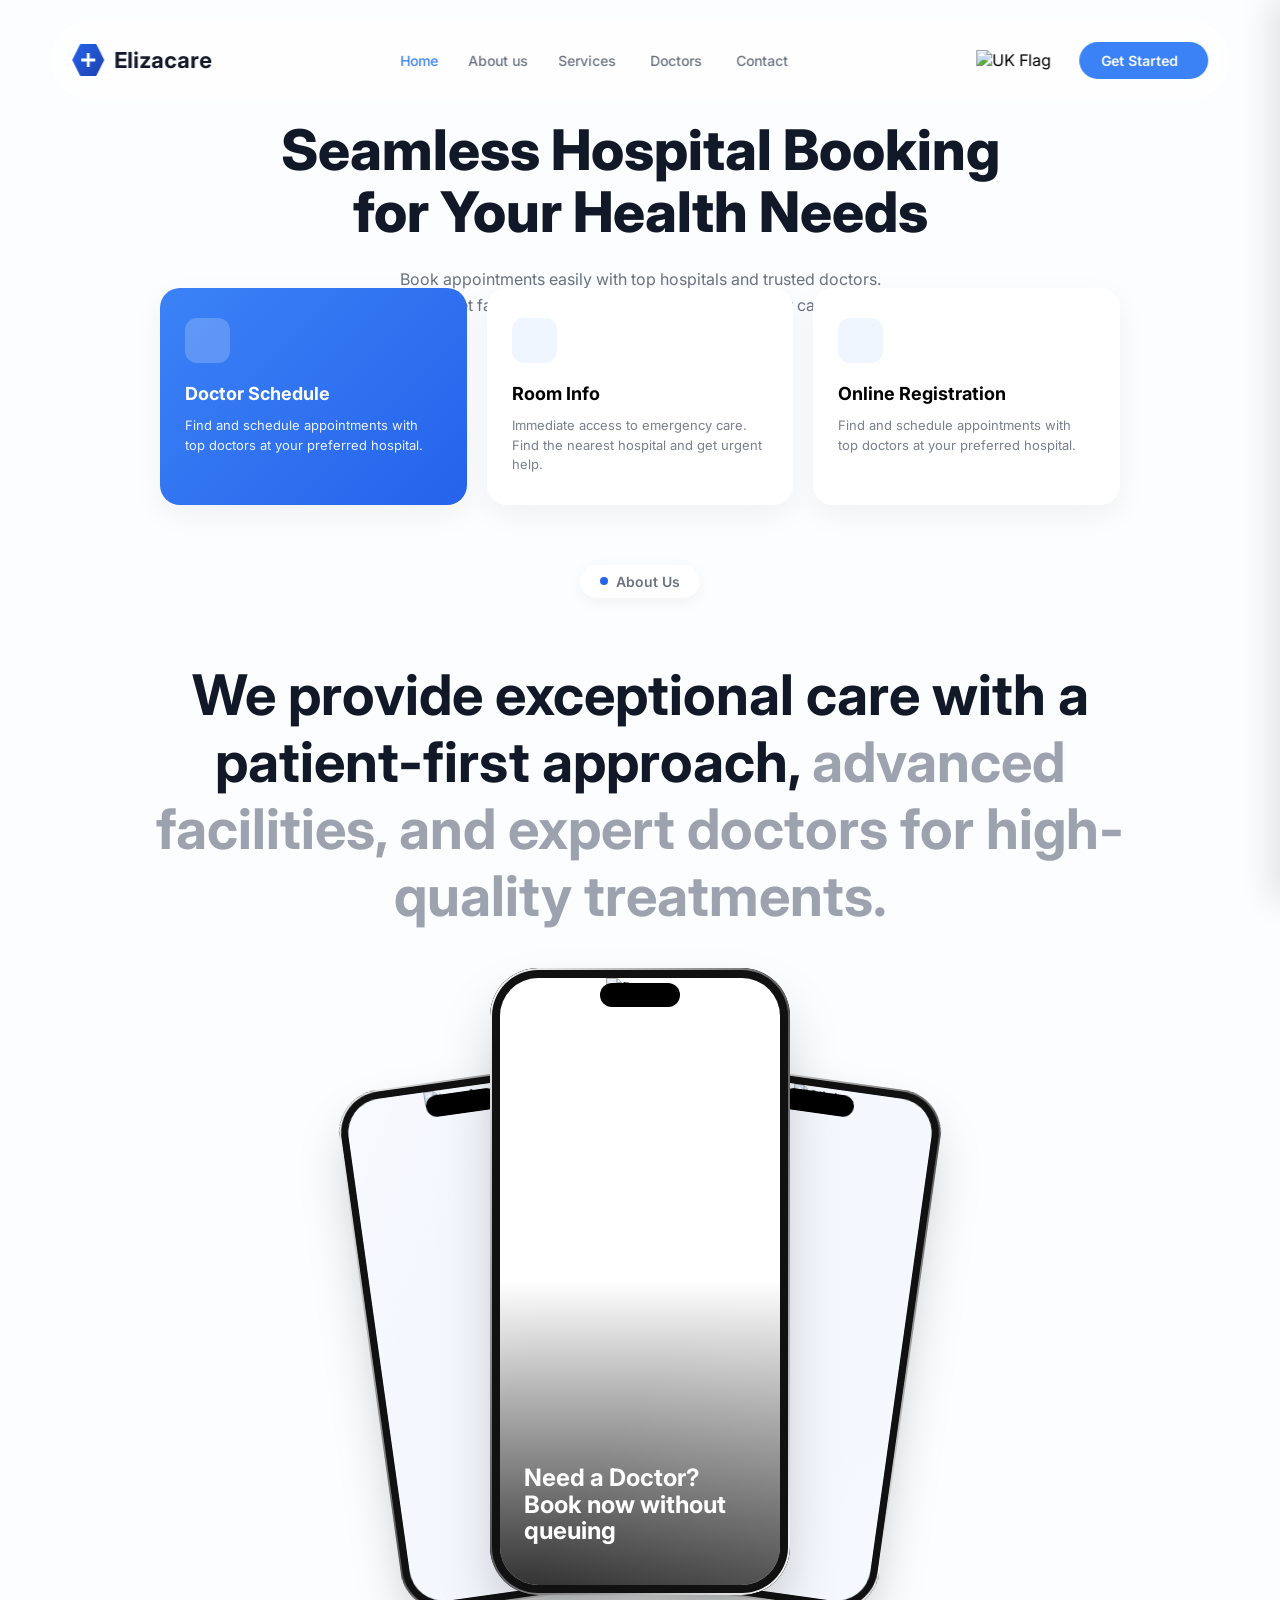
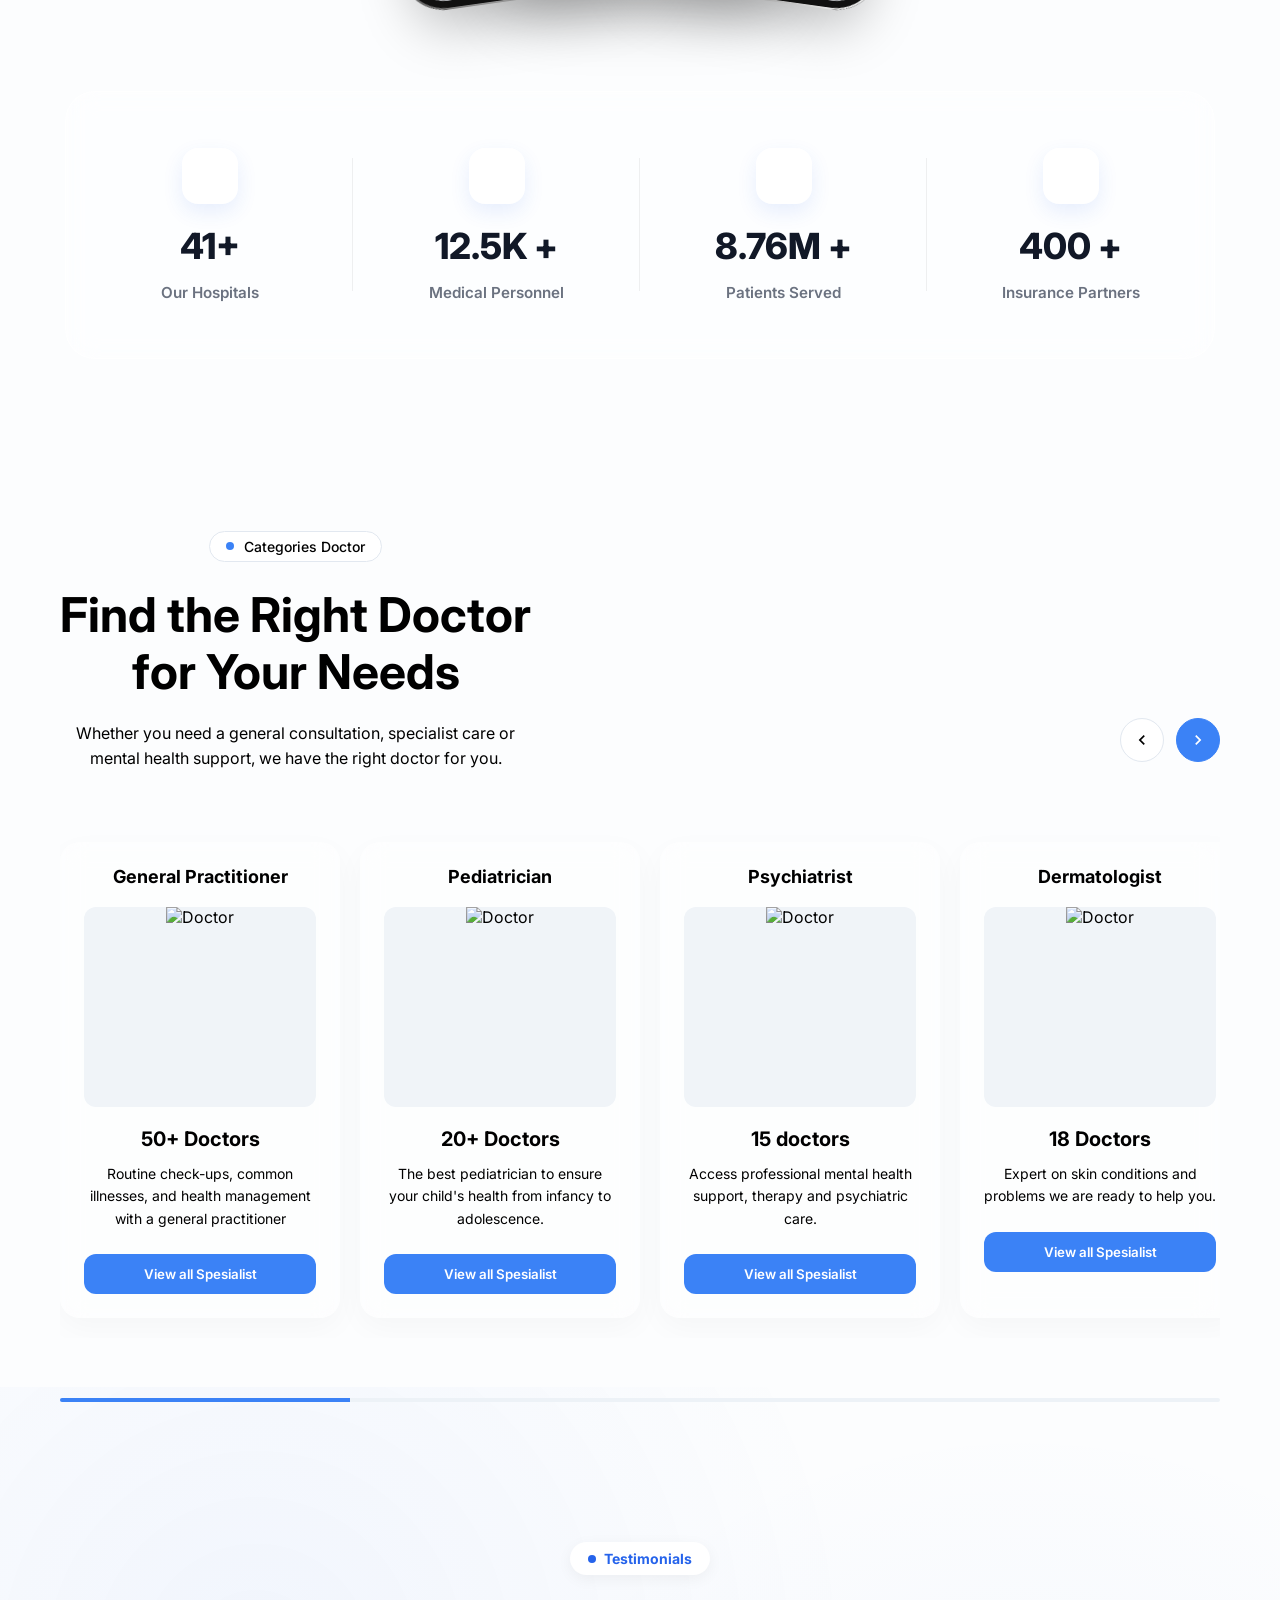
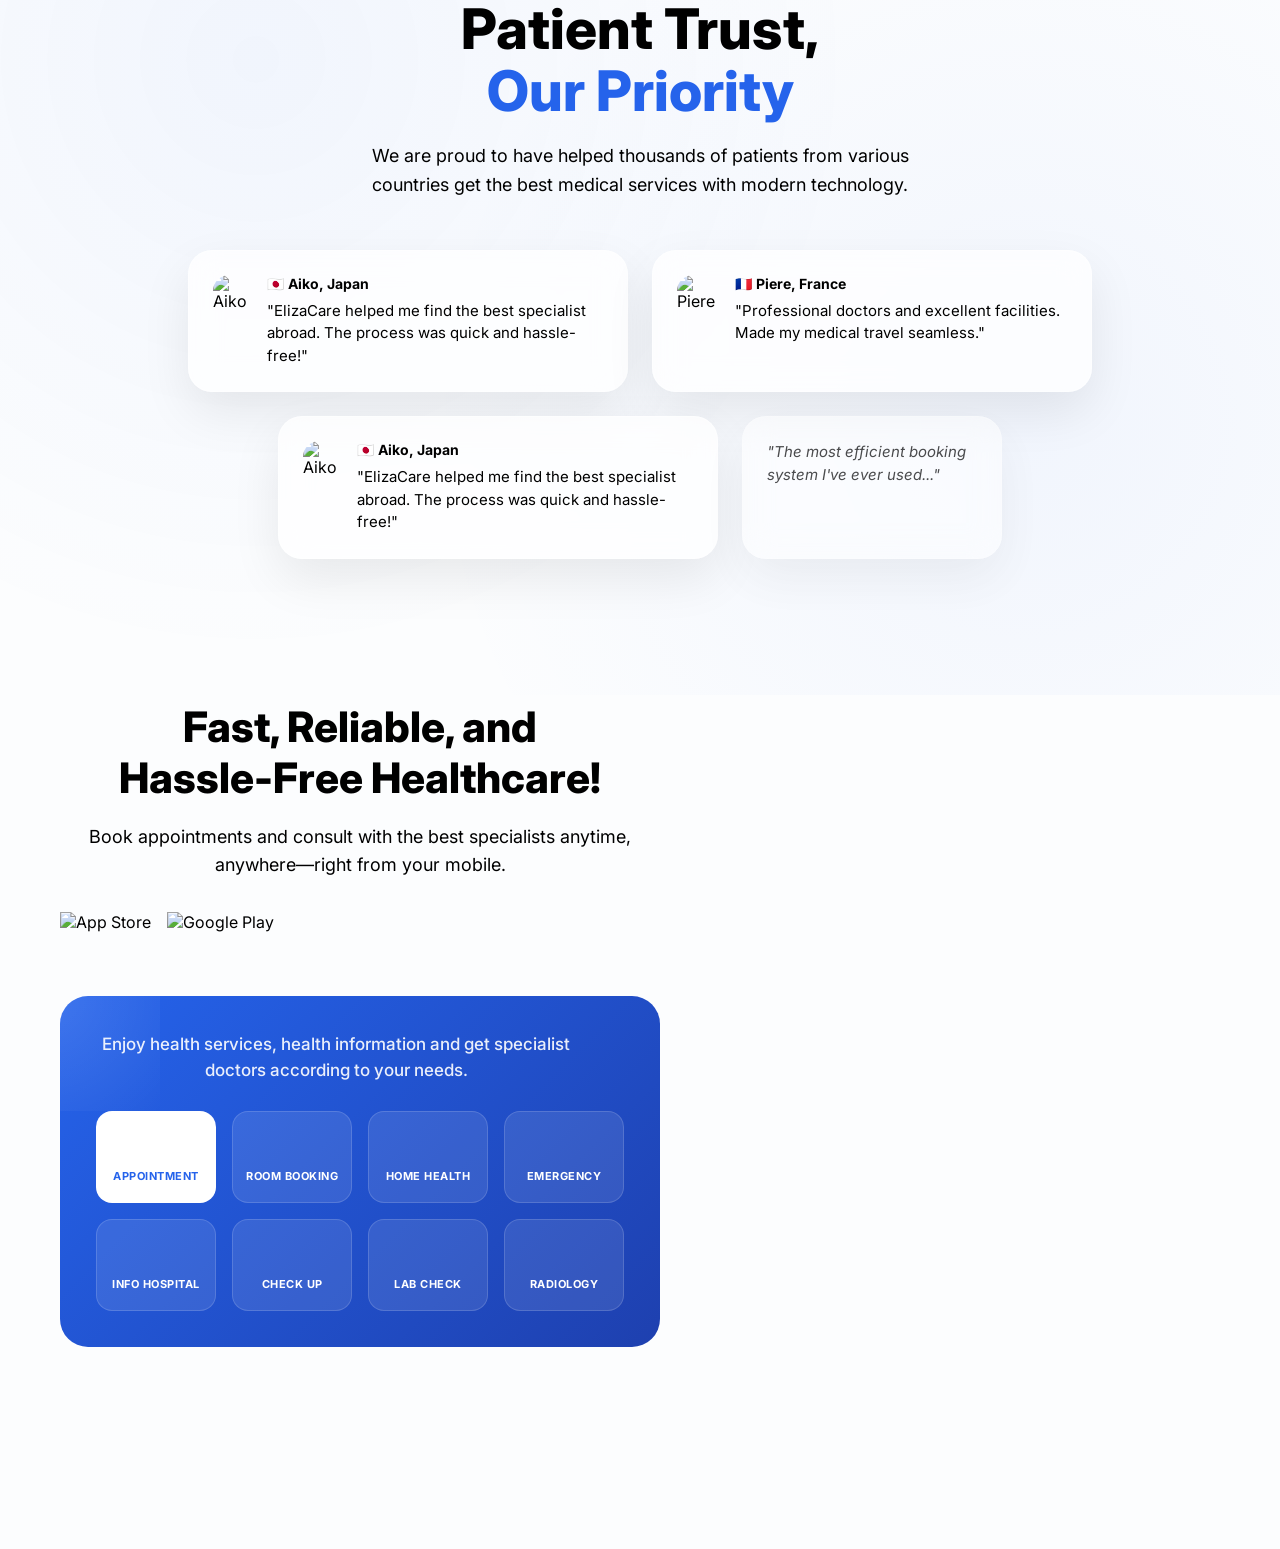
==== commit 46ed8346: "Update index.html" ====
--- a/index.html
+++ b/index.html
@@ -4,7 +4,7 @@
     <meta charset="UTF-8">
     <meta name="viewport" content="width=device-width, initial-scale=1.0">
     <title>Elizacare - Hospital Booking</title>
-    <link rel="stylesheet" href="style12.css">
+    <link rel="stylesheet" href="style.css">
     <!-- Font Import -->
     <link href="https://fonts.googleapis.com/css2?family=Inter:wght@400;500;600;700&display=swap" rel="stylesheet">
     <!-- Lucide Icons -->
--- a/style.css
+++ b/style.css
@@ -0,0 +1,1227 @@
+@import url('https://fonts.googleapis.com/css2?family=Inter:wght@300;400;500;600;700&display=swap');
+:root {
+    --primary-blue: #3b82f6;
+    --dark-blue: #2563eb;
+    --text-main: #1f2937;
+    --text-muted: #6b7280;
+    --bg-light: #f8fafc;
+    --white: #ffffff;
+    --nav-height: 80px;
+    --text-gray: #6b7280;
+    --glass-bg: rgba(255, 255, 255, 0.45);
+    --border-glass: rgba(255, 255, 255, 0.6);
+    --phone-bezel: #111111;
+    --primary: #2563eb;
+    --primary-soft: #eff6ff;
+    --glass: rgba(255, 255, 255, 0.75);
+    --border: rgba(255, 255, 255, 0.4);
+    --shadow: 0 20px 50px rgba(0, 0, 0, 0.08);
+}
+
+* {
+    margin: 0;
+    padding: 0;
+    box-sizing: border-box;
+    font-family: 'Inter', sans-serif;
+}
+
+body {
+    background-color: var(--bg-light);
+    color: var(--text-main);
+    overflow-x: hidden;
+    background: #fcfdfe;
+    margin: 0;
+    color: var(--text-dark);
+}
+html, body {
+    overflow-x: hidden;
+}
+.container {
+    max-width: 1200px;
+    margin: 0 auto;
+    padding: 0 20px;
+}
+
+/* Floating Navbar */
+.navbar {
+    position: fixed;
+    top: 20px;              /* floating effect */
+    left: 50%;
+    transform: translateX(-50%);
+    
+    width: 92%;
+    max-width: 1200px;
+
+    height: var(--nav-height);
+
+    background: rgba(255, 255, 255, 0.65);
+    backdrop-filter: blur(18px);
+    -webkit-backdrop-filter: blur(18px);
+
+    border: 1px solid rgba(255, 255, 255, 0.4);
+    border-radius: 50px;
+
+    
+
+    z-index: 1000;
+
+    display: flex;
+    align-items: center;
+
+    transition: all 0.3s ease;
+}
+
+.nav-wrapper {
+    width: 100%;
+    display: flex;
+    align-items: center;
+    justify-content: space-between;
+}
+
+.logo {
+    display: flex;
+    align-items: center;
+    gap: 10px;
+}
+
+.logo-icon {
+    width: 32px;
+    height: 32px;
+    background: linear-gradient(135deg, #2563eb, #1e40af);
+    clip-path: polygon(25% 0%, 75% 0%, 100% 50%, 75% 100%, 25% 100%, 0% 50%);
+    position: relative;
+}
+
+.logo-icon::after {
+    content: '';
+    position: absolute;
+    width: 14px;
+    height: 14px;
+    background: white;
+    top: 50%;
+    left: 50%;
+    transform: translate(-50%, -50%);
+    clip-path: polygon(40% 0%, 60% 0%, 60% 40%, 100% 40%, 100% 60%, 60% 60%, 60% 100%, 40% 100%, 40% 60%, 0% 60%, 0% 40%, 40% 40%);
+}
+
+.logo-text {
+    font-size: 22px;
+    font-weight: 700;
+    color: #111827;
+}
+
+.nav-links {
+    display: flex;
+    gap: 30px;
+    align-items: center;
+}
+
+.nav-links a, .dropdown {
+    text-decoration: none;
+    color: var(--text-muted);
+    font-size: 14px;
+    font-weight: 500;
+    cursor: pointer;
+    display: flex;
+    align-items: center;
+    gap: 4px;
+    transition: color 0.2s;
+}
+
+.nav-links a.active {
+    color: var(--primary-blue);
+}
+
+.nav-actions {
+    display: flex;
+    align-items: center;
+    gap: 20px;
+}
+
+.lang-selector {
+    display: flex;
+    align-items: center;
+    gap: 8px;
+    cursor: pointer;
+}
+
+.btn-primary {
+    background-color: var(--primary-blue);
+    color: white;
+    border: none;
+    padding: 10px 22px;
+    border-radius: 50px;
+    font-weight: 600;
+    font-size: 14px;
+    display: flex;
+    align-items: center;
+    justify-content: center;
+    gap: 8px;
+    cursor: pointer;
+    white-space: nowrap;
+    transition: background 0.3s, transform 0.2s;
+}
+
+.btn-primary:hover {
+    background-color: var(--dark-blue);
+}
+
+.mobile-menu-toggle {
+    display: none;
+    background: none;
+    border: none;
+    color: var(--text-main);
+    cursor: pointer;
+}
+
+/* Sidebar Styles */
+.sidebar {
+    position: fixed;
+    top: 0;
+    right: -280px;
+    width: 280px;
+    height: 100%;
+    background: white;
+    z-index: 1002;
+    padding: 30px;
+    transition: right 0.3s ease;
+    box-shadow: -10px 0 30px rgba(0,0,0,0.1);
+    display: flex;
+    flex-direction: column;
+}
+
+.sidebar.active {
+    right: 0;
+}
+
+.sidebar-overlay {
+    position: fixed;
+    top: 0;
+    left: 0;
+    width: 100%;
+    height: 100%;
+    background: rgba(0,0,0,0.4);
+    z-index: 1001;
+    display: none;
+}
+
+.sidebar-overlay.active {
+    display: block;
+}
+
+.sidebar-header {
+    display: flex;
+    justify-content: space-between;
+    align-items: center;
+    margin-bottom: 40px;
+}
+
+.close-sidebar {
+    background: none;
+    border: none;
+    cursor: pointer;
+}
+
+.sidebar-nav {
+    display: flex;
+    flex-direction: column;
+    gap: 20px;
+    flex-grow: 1;
+}
+
+.sidebar-nav a {
+    text-decoration: none;
+    color: var(--text-main);
+    font-size: 18px;
+    font-weight: 500;
+}
+
+.sidebar-nav a.active {
+    color: var(--primary-blue);
+}
+
+/* Hero Section */
+.hero {
+    padding-top: calc(var(--nav-height) + 40px);
+    padding-bottom: 80px;
+    text-align: center;
+}
+
+.hero-title {
+    font-size: clamp(32px, 5vw, 56px);
+    font-weight: 800;
+    line-height: 1.1;
+    color: #111827;
+    margin-bottom: 24px;
+}
+
+.hero-subtitle {
+    font-size: clamp(14px, 2vw, 16px);
+    color: var(--text-muted);
+    line-height: 1.6;
+    margin-bottom: 50px;
+    padding: 0 20px;
+}
+
+.hero-image-container {
+    position: relative;
+    max-width: 1000px;
+    margin: 0 auto;
+    border-radius: 40px;
+}
+
+.hero-bg-image {
+    width: 100%;
+    height: clamp(300px, 50vh, 500px);
+    object-fit: cover;
+    border-radius: 40px;
+    box-shadow: 0 20px 50px rgba(0,0,0,0.1);
+    mask-image: linear-gradient(to bottom, black 80%, transparent 100%);
+    -webkit-mask-image: linear-gradient(to bottom, black 80%, transparent 100%);
+}
+
+.feature-cards {
+    display: flex;
+    justify-content: center;
+    gap: 20px;
+    margin-top: -100px;
+    position: relative;
+    z-index: 10;
+    padding: 0 20px;
+}
+
+.card {
+    flex: 1;
+    min-width: 250px;
+    padding: 30px 25px;
+    border-radius: 20px;
+    text-align: left;
+    box-shadow: 0 10px 30px rgba(0,0,0,0.05);
+    transition: transform 0.3s;
+    background: white;
+}
+.card:hover {
+    transform: translateY(-5px);
+}
+
+.card-blue {
+    background: linear-gradient(135deg, #3b82f6, #2563eb);
+    color: white;
+}
+
+.card-icon {
+    width: 45px;
+    height: 45px;
+    border-radius: 12px;
+    display: flex;
+    align-items: center;
+    justify-content: center;
+    margin-bottom: 20px;
+}
+
+.card-blue .card-icon {
+    background: rgba(255,255,255,0.2);
+}
+
+.card-white .card-icon {
+    background: #eff6ff;
+}
+
+.blue-text {
+    color: var(--primary-blue);
+}
+
+.card h3 {
+    font-size: 18px;
+    font-weight: 700;
+    margin-bottom: 12px;
+}
+
+.card p {
+    font-size: 13px;
+    line-height: 1.5;
+    opacity: 0.9;
+}
+
+.card-white p {
+    color: var(--text-muted);
+}
+
+.cursor-pointer {
+    position: absolute;
+    bottom: 20px;
+    right: 20px;
+}
+
+.bottom-tag {
+    display: inline-flex;
+    align-items: center;
+    gap: 8px;
+    background: white;
+    padding: 8px 20px;
+    border-radius: 50px;
+    margin-top: 60px;
+    font-size: 14px;
+    font-weight: 600;
+    color: var(--text-muted);
+    box-shadow: 0 4px 15px rgba(0,0,0,0.05);
+}
+
+.dot {
+    width: 8px;
+    height: 8px;
+    background-color: var(--primary-blue);
+    border-radius: 50%;
+}
+
+.w-full { width: 100%; }
+
+
+
+
+
+
+
+
+
+
+
+
+ /* :root {
+    --primary-blue: #2563eb;
+    --text-dark: #1f2937;
+    --text-gray: #6b7280;
+    --glass-bg: rgba(255, 255, 255, 0.45);
+    --border-glass: rgba(255, 255, 255, 0.6);
+    --phone-bezel: #111111;
+}
+ */
+/*body {
+    font-family: 'Inter', sans-serif;
+    background: #fcfdfe;
+    margin: 0;
+    color: var(--text-dark);
+} */
+
+/* Background Liquid Blobs */
+.liquid-blob {
+    max-width: 100%;
+    overflow: hidden;
+}
+
+.blob-1 {
+    left: -50px; /* reduce overflow */
+}
+
+.blob-2 {
+    right: -30px;
+}
+
+/* Hero Wrapper */
+.hero-wrapper {
+    position: relative;
+    padding-top: 4rem;
+    padding-bottom: 5rem;
+    overflow: hidden;
+}
+
+.container-custom {
+    max-width: 1200px;
+    margin: 0 auto;
+    padding: 0 1.5rem;
+    text-align: center;
+}
+
+
+
+/* Headline */
+.hero-headline {
+    font-size: clamp(2rem, 5vw, 3.5rem);
+    line-height: 1.2;
+    font-weight: 700;
+    max-width: 1000px;
+    margin: 0 auto;
+}
+
+.hero-headline .highlight { color: #111827; }
+.hero-headline .muted { color: #9ca3af; }
+
+/* Refined Phone Frames */
+.phones-container {
+    position: relative;
+    height: 600px;
+    margin-top: 4rem;
+    display: flex;
+    justify-content: center;
+    align-items: flex-end;
+    perspective: 1000px; /* Adds depth to rotation */
+    
+}
+
+.phone {
+    position: absolute;
+    width: 280px;
+    transition: all 0.7s cubic-bezier(0.23, 1, 0.32, 1);
+    will-change: transform, z-index;
+}
+
+.phone-bezel {
+    position: relative;
+    padding: 10px;
+    background: var(--phone-bezel);
+    border-radius: 48px;
+    box-shadow: 0 30px 60px -12px rgba(0, 0, 0, 0.25);
+}
+.phone-bezel::before {
+    content: "";
+    position: absolute;
+    inset: 0;
+    border-radius: 48px;
+    padding: 2px;
+    background: linear-gradient(120deg, #fff, #555, #fff);
+    -webkit-mask: 
+        linear-gradient(#000 0 0) content-box, 
+        linear-gradient(#000 0 0);
+    -webkit-mask-composite: xor;
+    mask-composite: exclude;
+}
+.phone-screen::after {
+    content: "";
+    position: absolute;
+    inset: 0;
+    background: linear-gradient(
+        120deg,
+        rgba(255,255,255,0.25) 0%,
+        transparent 40%,
+        transparent 60%,
+        rgba(255,255,255,0.15) 100%
+    );
+    pointer-events: none;
+}
+.phone-screen {
+    position: relative;
+    width: 100%;
+    height: 100%;
+    border-radius: 38px;
+    overflow: hidden;
+    background: #fff;
+    aspect-ratio: 9 / 19.5;
+}
+
+.phone-screen img {
+    width: 100%;
+    height: 100%;
+    object-fit: cover;
+}
+
+.dynamic-island {
+    position: absolute;
+    top: 15px;
+    left: 50%;
+    transform: translateX(-50%);
+    width: 80px;
+    height: 24px;
+    background: #000;
+    border-radius: 12px;
+    z-index: 100;
+}
+
+.phone-left {
+    transform: translateX(-150px) rotate(-8deg) scale(0.9) translateY(40px);
+}
+
+.phone-center {
+    width: 300px;
+    z-index: 30;
+    transform: translateY(0);
+}
+
+.phone-right {
+    transform: translateX(150px) rotate(8deg) scale(0.9) translateY(40px);
+}
+
+/* Hover Interactivity Fix (Smoother) */
+.phone:hover {
+    z-index: 50;
+    transform: translateY(-20px) scale(1.05) rotate(0deg) !important;
+}
+
+.phone-overlay {
+    position: absolute;
+    inset: 0;
+    background: rgba(37, 99, 235, 0.05);
+}
+
+.inner-overlay {
+    position: absolute;
+    inset: 0;
+    background: linear-gradient(to top, rgba(0,0,0,0.8) 0%, transparent 50%);
+}
+
+.inner-content {
+    position: absolute;
+    bottom: 2.5rem;
+    left: 1.5rem;
+    right: 1.5rem;
+    text-align: left;
+}
+
+.inner-content p {
+    color: white;
+    font-size: 1.5rem;
+    font-weight: 700;
+    line-height: 1.1;
+}
+
+/* Liquid Glass Stats */
+.liquid-glass {
+    background: var(--glass-bg);
+    backdrop-filter: blur(15px) saturate(160%);
+    -webkit-backdrop-filter: blur(15px) saturate(160%);
+    border: 1px solid var(--border-glass);
+}
+
+.stats-grid {
+    display: grid;
+    grid-template-columns: repeat(4, 1fr);
+    max-width: 1150px;
+    margin: 6rem auto 2rem;
+    border-radius: 30px;
+    overflow: hidden;
+}
+
+.stat-item {
+    padding: 3.5rem 1.5rem;
+    display: flex;
+    flex-direction: column;
+    align-items: center;
+    gap: 15px;
+    position: relative;
+    transition: background 0.3s ease;
+}
+
+.stat-item:hover {
+    background: rgba(255, 255, 255, 0.3);
+}
+
+.stat-item:not(:last-child)::after {
+    content: '';
+    position: absolute;
+    right: 0;
+    top: 25%;
+    bottom: 25%;
+    width: 1px;
+    background: rgba(0,0,0,0.06);
+}
+
+.stat-icon {
+    width: 56px;
+    height: 56px;
+    background: #fff;
+    border-radius: 16px;
+    display: flex;
+    align-items: center;
+    justify-content: center;
+    color: var(--primary-blue);
+    box-shadow: 0 8px 20px rgba(37, 99, 235, 0.1);
+    margin-bottom: 5px;
+}
+
+.stat-number {
+    font-size: 2.25rem;
+    font-weight: 800;
+    color: #111827;
+}
+
+.stat-label {
+    font-size: 0.95rem;
+    color: var(--text-gray);
+    font-weight: 600;
+}
+
+
+
+
+
+
+
+
+
+
+
+
+
+
+
+
+
+
+
+/* Mobile Utilities */
+@media (max-width: 992px) {
+    .desktop-nav {
+        display: none;
+    }
+    .mobile-menu-toggle {
+        display: block;
+    }
+    .hide-mobile {
+        display: none;
+    }
+    .feature-cards {
+        flex-direction: column;
+        align-items: center;
+        margin-top: -60px;
+    }
+    .card {
+        width: 100%;
+        max-width: 400px;
+    }
+    .hero-title {
+        padding: 0 10px;
+    }
+}
+
+@media (max-width: 480px) {
+    .logo-text {
+        font-size: 18px;
+    }
+    .hero {
+        padding-top: calc(var(--nav-height) + 20px);
+    }
+}
+
+
+/* Responsive */
+@media (max-width: 1024px) {
+    .stats-grid { grid-template-columns: repeat(2, 1fr); }
+    .stat-item:nth-child(2)::after { display: none; }
+    .phone { width: 200px; }
+    .phone-center { width: 220px; }
+    .phone-left { transform: translateX(-120px) rotate(-6deg) translateY(20px); }
+    .phone-right { transform: translateX(120px) rotate(6deg) translateY(20px); }
+}
+
+@media (max-width: 640px) {
+    .phones-container { height: 480px; }
+    .phone-left, .phone-right { 
+        display: block;
+        opacity: 0.3;
+        transform: translateX(0) scale(0.7);
+        pointer-events: none;
+    }
+    .phone-left { left: -100px; }
+    .phone-right { right: -100px; }
+    .phone-center { transform: scale(0.9) translateY(0); }
+    .stats-grid { grid-template-columns: 1fr; margin-top: 2rem; }
+    .stat-item::after { display: none; }
+    .hero-headline { padding: 0 10px; }
+    .phone-left { transform: translateX(-5px) rotate(-8deg) translateY(10px); }
+    .phone-right { transform: translateX(5px) rotate(8deg) translateY(10px); }
+}
+
+
+
+
+
+
+
+
+
+
+
+
+@import url('https://fonts.googleapis.com/css2?family=Inter:wght@300;400;600;700&display=swap');
+
+
+
+
+
+/* Liquid Glass Background Blobs */
+
+
+.hero-container {
+    max-width: 1200px;
+    margin: 0 auto;
+    padding: 60px 20px;
+    overflow: hidden;
+
+}
+
+/* Header Styles */
+.hero-header {
+    display: flex;
+    justify-content: space-between;
+    align-items: flex-end;
+    margin-bottom: 50px;
+}
+
+.category-pill {
+    display: inline-flex;
+    align-items: center;
+    padding: 6px 16px;
+    border: 1px solid #e2e8f0;
+    border-radius: 50px;
+    font-size: 14px;
+    font-weight: 500;
+    color: var(--text-light);
+    margin-bottom: 24px;
+    background: white;
+}
+
+.category-pill .dot {
+    width: 8px;
+    height: 8px;
+    background-color: var(--primary-blue);
+    border-radius: 50%;
+    margin-right: 10px;
+}
+
+h1 {
+    font-size: 48px;
+    line-height: 1.2;
+    margin-bottom: 20px;
+    color: var(--text-dark);
+}
+
+p {
+    font-size: 16px;
+    line-height: 1.6;
+    color: var(--text-light);
+}
+
+.nav-controls {
+    display: flex;
+    gap: 12px;
+    margin-bottom: 10px;
+}
+
+.nav-btn {
+    width: 44px;
+    height: 44px;
+    border-radius: 50%;
+    border: 1px solid #e2e8f0;
+    background: white;
+    cursor: pointer;
+    display: flex;
+    align-items: center;
+    justify-content: center;
+    transition: 0.2s;
+}
+
+.nav-btn.next {
+    background-color: var(--primary-blue);
+    border-color: var(--primary-blue);
+}
+
+/* Card Styles */
+.doctor-grid {
+    display: flex;
+    gap: 20px;
+
+    overflow-x: auto;
+    overflow-y: hidden;
+
+    scroll-snap-type: x mandatory;
+    -webkit-overflow-scrolling: touch;
+
+    padding: 20px 10px;
+}
+
+.doctor-grid::-webkit-scrollbar {
+    display: none;
+}
+.doctor-grid {
+    scrollbar-width: none;
+}
+
+
+.doctor-card {
+    background: white;
+    border-radius: 20px;
+    padding: 24px;
+    box-shadow: 0 10px 30px rgba(0,0,0,0.03);
+    transition: transform 0.3s ease, box-shadow 0.3s ease;
+    border: 1px solid transparent;
+     flex: 0 0 280px;
+    scroll-snap-align: start;
+
+    transition: transform 0.3s ease
+}
+
+/* Liquid Glass Effect */
+.glass-effect {
+    background: var(--glass-bg);
+    backdrop-filter: blur(12px);
+    -webkit-backdrop-filter: blur(12px);
+    border: 1px solid var(--glass-border);
+}
+
+.doctor-card:hover {
+    transform: translateY(-5px);
+    box-shadow: 0 20px 40px rgba(0,0,0,0.08);
+}
+
+.doctor-card h3 {
+    font-size: 18px;
+    margin-bottom: 20px;
+}
+
+.img-container {
+    width: 100%;
+    height: 200px;
+    background-color: #f0f4f8;
+    border-radius: 12px;
+    overflow: hidden;
+    margin-bottom: 20px;
+}
+
+.img-container img {
+    width: 100%;
+    height: 100%;
+    object-fit: cover;
+}
+
+.card-info h4 {
+    font-size: 20px;
+    margin-bottom: 12px;
+}
+
+.card-info p {
+    font-size: 14px;
+    margin-bottom: 24px;
+    color: var(--text-light);
+}
+
+.view-btn {
+    width: 100%;
+    padding: 12px;
+    background-color: var(--primary-blue);
+    color: white;
+    border: none;
+    border-radius: 12px;
+    font-weight: 600;
+    cursor: pointer;
+    transition: 0.2s;
+}
+
+.view-btn:hover {
+    background-color: #2559d1;
+}
+
+/* Progress bar at bottom */
+.progress-bar-container {
+    width: 100%;
+    height: 4px;
+    background-color: #edf2f7;
+    margin-top: 60px;
+    border-radius: 2px;
+    overflow: hidden;
+}
+
+.progress-bar {
+    width: 25%;
+    height: 100%;
+    background-color: var(--primary-blue);
+}
+
+@media (max-width: 768px) {
+    .hero-header {
+        flex-direction: column;
+        align-items: flex-start;
+    }
+    .nav-controls {
+        margin-top: 20px;
+    }
+    .nav-btn{
+        display: none;
+    }
+    h1 {
+        font-size: 32px;
+    }
+}
+.progress-bar {
+    transition: width 0.25s ease;
+}
+
+
+
+
+
+
+
+
+
+
+
+
+
+
+.hero-testimonials {
+    padding: 80px 0 60px;
+    text-align: center;
+    position: relative;
+}
+
+.blob-bg {
+    position: absolute;
+    top: -10%;
+    left: 50%;
+    transform: translateX(-50%);
+    width: 100%;
+    height: 120%;
+    background: radial-gradient(circle at 20% 30%, rgba(37, 99, 235, 0.05) 0%, transparent 50%),
+                radial-gradient(circle at 80% 70%, rgba(37, 99, 235, 0.05) 0%, transparent 50%);
+    z-index: -1;
+}
+
+.badge {
+    background: white;
+    padding: 8px 18px;
+    border-radius: 100px;
+    font-weight: 700;
+    font-size: 14px;
+    color: var(--primary);
+    box-shadow: 0 4px 15px rgba(0,0,0,0.05);
+    display: inline-flex;
+    align-items: center;
+    gap: 8px;
+    margin-bottom: 24px;
+}
+
+.dot {
+    width: 8px;
+    height: 8px;
+    background: var(--primary);
+    border-radius: 50%;
+}
+
+.main-title {
+    font-size: 56px;
+    font-weight: 800;
+    line-height: 1.1;
+    margin-bottom: 20px;
+}
+
+.main-title span {
+    color: var(--primary);
+}
+
+.section-desc {
+    max-width: 600px;
+    margin: 0 auto 50px;
+    color: var(--text-light);
+    font-size: 18px;
+    line-height: 1.6;
+}
+
+.cards-container {
+    display: flex;
+    justify-content: center;
+    gap: 24px;
+    flex-wrap: wrap;
+}
+
+.glass {
+    background: var(--glass);
+    backdrop-filter: blur(15px);
+    -webkit-backdrop-filter: blur(15px);
+    border: 1px solid var(--border);
+    border-radius: 24px;
+    box-shadow: var(--shadow);
+}
+
+.testimonial-card {
+    padding: 24px;
+    display: flex;
+    gap: 20px;
+    text-align: left;
+    max-width: 440px;
+    transition: transform 0.3s ease;
+}
+
+.testimonial-card:hover { transform: translateY(-5px); }
+
+.testimonial-card img {
+    width: 64px;
+    height: 64px;
+    border-radius: 16px;
+    object-fit: cover;
+}
+
+.user { margin-bottom: 8px; display: block; font-size: 14px; }
+.testimonial-card p { font-size: 15px; color: var(--text-light); line-height: 1.5; }
+.mini { max-width: 260px; opacity: 0.7; font-style: italic; }
+
+/* App Showcase Section */
+.app-showcase {
+    padding: 60px 0 100px;
+}
+
+.flex-row {
+    display: flex;
+    align-items: center;
+    justify-content: space-between;
+    gap: 60px;
+}
+
+.content-left { flex: 1.2; }
+
+.promo-title {
+    font-size: 42px;
+    font-weight: 800;
+    margin-bottom: 20px;
+}
+
+.promo-subtitle {
+    font-size: 18px;
+    color: var(--text-light);
+    margin-bottom: 32px;
+}
+
+.store-links {
+    display: flex;
+    gap: 16px;
+    margin-bottom: 40px;
+}
+
+.store-links img {
+    height: 44px;
+    cursor: pointer;
+    transition: opacity 0.2s;
+}
+
+.store-links img:hover { opacity: 0.8; }
+
+/* Service Box */
+.service-box {
+    position: relative;
+    background: linear-gradient(135deg, #2563eb, #1e40af);
+    border-radius: 28px;
+    padding: 36px;
+    color: white;
+    overflow: hidden;
+}
+
+/* LIGHT GLOW (lighter, no blur lag) */
+.service-box::before {
+    content: "";
+    position: absolute;
+    top: -30%;
+    left: -20%;
+    width: 220px;
+    height: 220px;
+    background: radial-gradient(circle, rgba(255,255,255,0.12), transparent);
+}
+
+/* TEXT */
+.service-intro {
+    font-size: 17px;
+    margin-bottom: 28px;
+    font-weight: 500;
+    line-height: 1.5;
+    opacity: 0.9;
+    max-width: 480px;
+    color: white;
+}
+
+/* GRID */
+.service-grid {
+    display: grid;
+    grid-template-columns: repeat(4, 1fr);
+    gap: 16px;
+}
+
+/* CARD */
+.service-item {
+    background: rgba(255, 255, 255, 0.10);
+    border-radius: 16px;
+    padding: 18px 10px;
+    text-align: center;
+    cursor: pointer;
+
+    /* smooth only necessary properties */
+    transition: transform 0.2s ease, background 0.2s ease;
+
+    border: 1px solid rgba(255,255,255,0.15);
+}
+
+/* HOVER (no scale = no glitch) */
+.service-item:hover {
+    transform: translateY(-4px);
+    background: rgba(255, 255, 255, 0.18);
+}
+
+/* ACTIVE */
+.service-item.active {
+    background: white;
+    color: var(--primary);
+}
+
+/* ICON (lucide friendly) */
+.service-item .icon {
+    width: 26px;
+    height: 26px;
+    margin: 0 auto 8px;
+    display: block;
+   
+}
+
+/* TEXT */
+.service-item .label {
+    font-size: 11px;
+    font-weight: 700;
+    text-transform: uppercase;
+    letter-spacing: 0.5px;
+}
+
+/* HIGH FIDELITY IPHONE Mockup */
+/* This centers the model and hides anything sticking out */
+.iphone-container {
+    flex: 1;
+    display: flex;
+    justify-content: center;
+    align-items: center;
+
+    height: auto; /* 🔥 fixed height remove */
+    min-height: 400px;
+
+    overflow: hidden;
+    padding: 20px 0;
+}
+
+/* This targets the 3D model itself */
+model-viewer {
+    background-color: transparent;
+    --poster-color: transparent;
+    outline: none; /* Removes the black box when clicking */
+ /* Ensure a specific height is set */
+    display: block;
+    width: 100%;
+    max-width: 360px;
+    height: 650px;
+    margin: 0 auto;
+    display: block;
+    filter: drop-shadow(0px 40px 60px rgba(0,0,0,0.25));
+    pointer-events: auto;
+}
+
+/* Extra safety to remove focus rings in all browsers */
+model-viewer:focus, 
+model-viewer:focus-visible {
+    outline: none;
+}
+
+/* Responsive */
+@media (max-width: 992px) {
+    .flex-row { flex-direction: column; text-align: center; }
+    .main-title { font-size: 40px; }
+    .promo-title { font-size: 32px; }
+    .store-links { justify-content: center; }
+    .service-grid { grid-template-columns: repeat(2, 1fr); }
+    .iphone-mockup { transform: none; }
+    model-viewer {
+        width: 280px;
+        height: 500px;
+    }
+}
